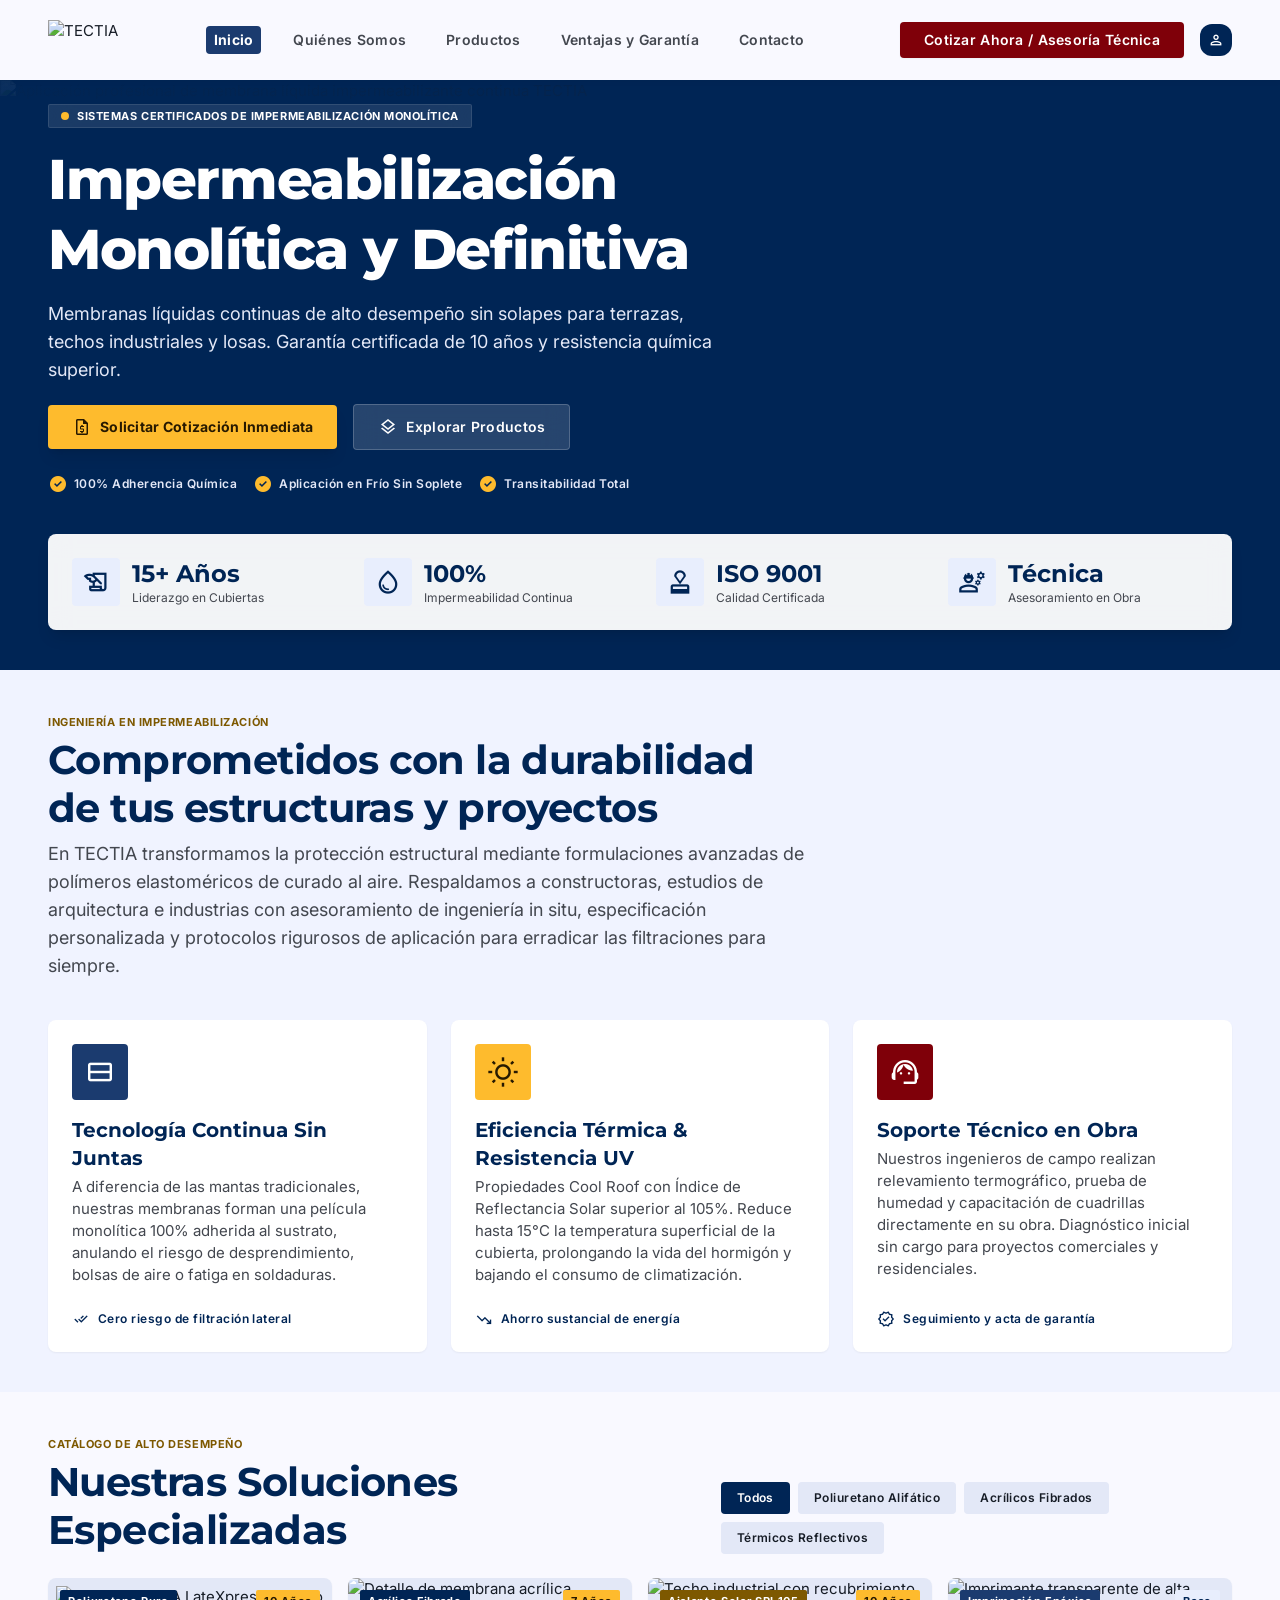
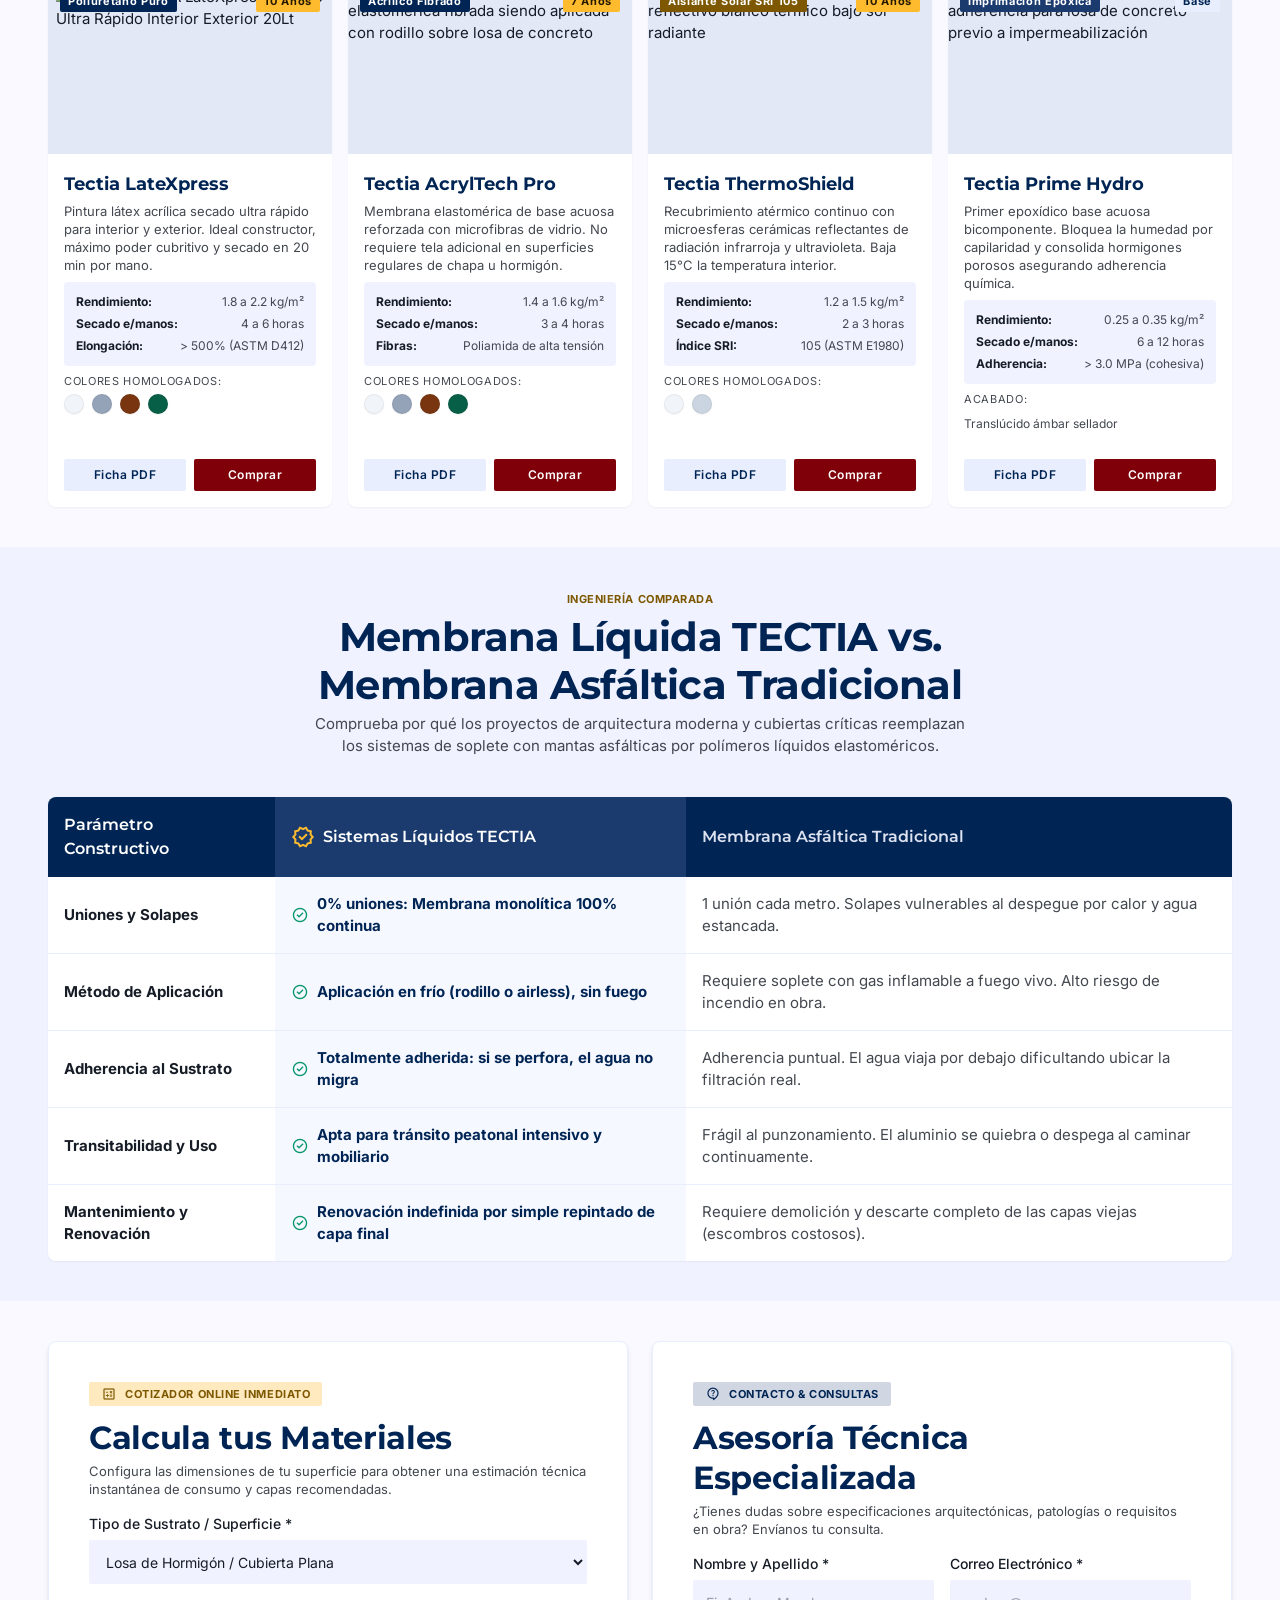
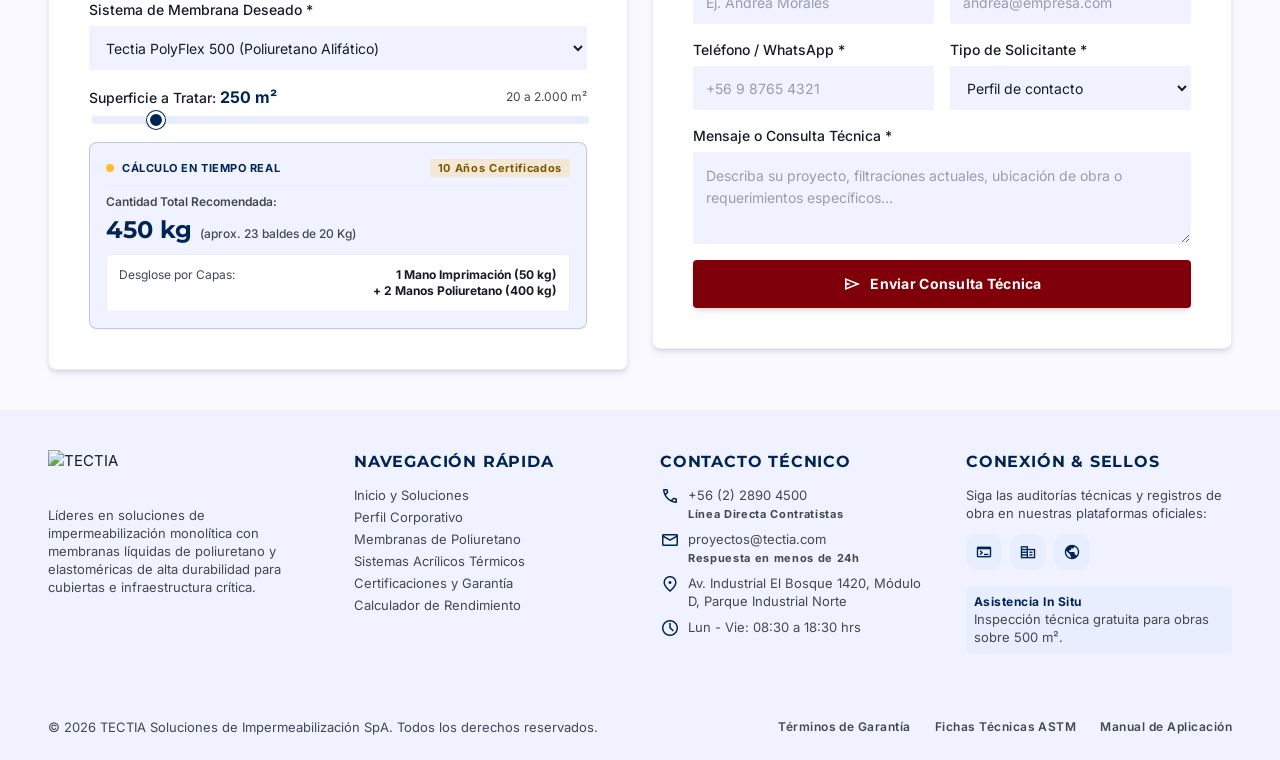
==== index.html @ 993df203 "Primer commit" ====
<!DOCTYPE html>
<html lang="es">
<head>
  <meta charset="utf-8">
  <meta name="viewport" content="width=device-width, initial-scale=1.0">
  <title>TECTIA | Impermeabilización Monolítica</title>
  <meta name="description" content="Membranas líquidas continuas de alto desempeño sin solapes para terrazas, techos industriales y losas. Garantía certificada de 10 años.">

  <link rel="preconnect" href="https://fonts.googleapis.com">
  <link rel="preconnect" href="https://fonts.gstatic.com" crossorigin>
  <link href="https://fonts.googleapis.com/css2?family=Inter:wght@400;500;600;700&family=Montserrat:wght@600;700;800&display=swap" rel="stylesheet">
  <link href="https://fonts.googleapis.com/css2?family=Material+Symbols+Outlined:opsz,wght,FILL,GRAD@20..48,100..700,0..1,-50..200&display=swap" rel="stylesheet">

  <link rel="stylesheet" href="css/styles.css">
</head>
<body>

  <!-- ================= HEADER ================= -->
  <header class="header" id="header">
    <div class="container header__inner">
      <a href="#inicio" class="header__logo" aria-label="TECTIA Inicio">
        <img src="https://lh3.googleusercontent.com/aida-public/[base64]" alt="TECTIA">
      </a>

      <nav class="nav" id="mainNav" aria-label="Navegación principal">
        <a class="nav__link is-active" href="#inicio" aria-current="page">Inicio</a>
        <a class="nav__link" href="#quienes-somos">Quiénes Somos</a>
        <a class="nav__link" href="#productos">Productos</a>
        <a class="nav__link" href="#ventajas-y-garantia">Ventajas y Garantía</a>
        <a class="nav__link" href="#contacto">Contacto</a>
      </nav>

      <div class="header__actions">
        <a class="btn btn--tertiary header__cta" href="#contacto">
          <span class="header__cta-long">Cotizar Ahora / Asesoría Técnica</span>
          <span class="header__cta-short">Cotizar</span>
        </a>
        <div class="header__avatar"><span class="material-symbols-outlined">person</span></div>
        <button class="header__menu-btn" id="menuToggle" type="button" aria-label="Abrir menú" aria-expanded="false" aria-controls="mainNav">
          <span class="material-symbols-outlined">menu</span>
        </button>
      </div>
    </div>
  </header>

  <main class="main">

    <!-- ================= SECCIÓN 1: HERO ================= -->
    <section class="hero" id="inicio">
      <div class="hero__bg">
        <img src="https://lh3.googleusercontent.com/aida/[base64]" alt="Aplicación profesional de membrana líquida impermeabilizante continua TECTIA">
        <div class="hero__overlay"></div>
      </div>

      <div class="container hero__inner">
        <div class="hero__badge">
          <span class="pulse-dot"></span>
          Sistemas Certificados de Impermeabilización Monolítica
        </div>

        <div class="hero__content">
          <h1 class="hero__title">Impermeabilización Monolítica y Definitiva</h1>
          <p class="hero__text">Membranas líquidas continuas de alto desempeño sin solapes para terrazas, techos industriales y losas. Garantía certificada de 10 años y resistencia química superior.</p>

          <div class="hero__actions">
            <a class="btn btn--accent" href="#contacto">
              <span class="material-symbols-outlined">request_quote</span>
              Solicitar Cotización Inmediata
            </a>
            <a class="btn btn--glass" href="#productos">
              <span class="material-symbols-outlined">layers</span>
              Explorar Productos
            </a>
          </div>

          <div class="hero__checks">
            <div class="hero__check"><span class="material-symbols-outlined icon-fill">check_circle</span><span>100% Adherencia Química</span></div>
            <div class="hero__check"><span class="material-symbols-outlined icon-fill">check_circle</span><span>Aplicación en Frío Sin Soplete</span></div>
            <div class="hero__check"><span class="material-symbols-outlined icon-fill">check_circle</span><span>Transitabilidad Total</span></div>
          </div>
        </div>

        <div class="stats">
          <div class="stat">
            <div class="stat__icon"><span class="material-symbols-outlined">history_edu</span></div>
            <div>
              <div class="stat__value">15+ Años</div>
              <div class="stat__label">Liderazgo en Cubiertas</div>
            </div>
          </div>
          <div class="stat">
            <div class="stat__icon"><span class="material-symbols-outlined">water_drop</span></div>
            <div>
              <div class="stat__value">100%</div>
              <div class="stat__label">Impermeabilidad Continua</div>
            </div>
          </div>
          <div class="stat">
            <div class="stat__icon"><span class="material-symbols-outlined">approval</span></div>
            <div>
              <div class="stat__value">ISO 9001</div>
              <div class="stat__label">Calidad Certificada</div>
            </div>
          </div>
          <div class="stat">
            <div class="stat__icon"><span class="material-symbols-outlined">engineering</span></div>
            <div>
              <div class="stat__value">Técnica</div>
              <div class="stat__label">Asesoramiento en Obra</div>
            </div>
          </div>
        </div>
      </div>
    </section>

    <!-- ================= SECCIÓN 2: QUIÉNES SOMOS ================= -->
    <section class="section section--alt" id="quienes-somos">
      <div class="container">
        <div class="section-head">
          <span class="eyebrow">Ingeniería en Impermeabilización</span>
          <h2 class="section-title">Comprometidos con la durabilidad de tus estructuras y proyectos</h2>
          <p class="section-lead">En TECTIA transformamos la protección estructural mediante formulaciones avanzadas de polímeros elastoméricos de curado al aire. Respaldamos a constructoras, estudios de arquitectura e industrias con asesoramiento de ingeniería in situ, especificación personalizada y protocolos rigurosos de aplicación para erradicar las filtraciones para siempre.</p>
        </div>

        <div class="pillars">
          <article class="pillar">
            <div>
              <div class="pillar__icon pillar__icon--primary"><span class="material-symbols-outlined">view_stream</span></div>
              <h3 class="pillar__title">Tecnología Continua Sin Juntas</h3>
              <p class="pillar__text">A diferencia de las mantas tradicionales, nuestras membranas forman una película monolítica 100% adherida al sustrato, anulando el riesgo de desprendimiento, bolsas de aire o fatiga en soldaduras.</p>
            </div>
            <div class="pillar__foot"><span class="material-symbols-outlined">done_all</span><span>Cero riesgo de filtración lateral</span></div>
          </article>

          <article class="pillar">
            <div>
              <div class="pillar__icon pillar__icon--secondary"><span class="material-symbols-outlined">wb_sunny</span></div>
              <h3 class="pillar__title">Eficiencia Térmica &amp; Resistencia UV</h3>
              <p class="pillar__text">Propiedades Cool Roof con Índice de Reflectancia Solar superior al 105%. Reduce hasta 15°C la temperatura superficial de la cubierta, prolongando la vida del hormigón y bajando el consumo de climatización.</p>
            </div>
            <div class="pillar__foot"><span class="material-symbols-outlined">trending_down</span><span>Ahorro sustancial de energía</span></div>
          </article>

          <article class="pillar">
            <div>
              <div class="pillar__icon pillar__icon--tertiary"><span class="material-symbols-outlined">support_agent</span></div>
              <h3 class="pillar__title">Soporte Técnico en Obra</h3>
              <p class="pillar__text">Nuestros ingenieros de campo realizan relevamiento termográfico, prueba de humedad y capacitación de cuadrillas directamente en su obra. Diagnóstico inicial sin cargo para proyectos comerciales y residenciales.</p>
            </div>
            <div class="pillar__foot"><span class="material-symbols-outlined">verified</span><span>Seguimiento y acta de garantía</span></div>
          </article>
        </div>
      </div>
    </section>

    <!-- ================= SECCIÓN 3: PRODUCTOS ================= -->
    <section class="section" id="productos">
      <div class="container">
        <div class="products-head">
          <div>
            <span class="eyebrow">Catálogo de Alto Desempeño</span>
            <h2 class="section-title">Nuestras Soluciones Especializadas</h2>
          </div>

          <div class="filters" id="productFilterNav">
            <button class="filter-btn is-active" data-filter="all" type="button">Todos</button>
            <button class="filter-btn" data-filter="poliuretano" type="button">Poliuretano Alifático</button>
            <button class="filter-btn" data-filter="acrilico" type="button">Acrílicos Fibrados</button>
            <button class="filter-btn" data-filter="termico" type="button">Térmicos Reflectivos</button>
          </div>
        </div>

        <div class="products" id="productGrid">
          <!-- Producto 1 -->
          <article class="product-card" data-category="poliuretano">
            <div>
              <div class="product-card__media">
                <img class="is-contain" loading="lazy" alt="Envase TECTIA LateXpress Secado Ultra Rápido Interior Exterior 20Lt" src="https://lh3.googleusercontent.com/aida-public/[base64]">
                <span class="tag tag--left tag--primary">Poliuretano Puro</span>
                <span class="tag tag--right tag--accent">10 Años</span>
              </div>
              <div class="product-card__body">
                <h3 class="product-card__title">Tectia LateXpress</h3>
                <p class="product-card__text">Pintura látex acrílica secado ultra rápido para interior y exterior. Ideal constructor, máximo poder cubritivo y secado en 20 min por mano.</p>
                <dl class="specs">
                  <div class="specs__row"><dt>Rendimiento:</dt><dd>1.8 a 2.2 kg/m²</dd></div>
                  <div class="specs__row"><dt>Secado e/manos:</dt><dd>4 a 6 horas</dd></div>
                  <div class="specs__row"><dt>Elongación:</dt><dd>&gt; 500% (ASTM D412)</dd></div>
                </dl>
                <div class="swatches">
                  <span class="swatches__label">Colores Homologados:</span>
                  <div class="swatches__list">
                    <span class="swatch" style="--c:#f1f5f9" title="Blanco Puro"></span>
                    <span class="swatch" style="--c:#94a3b8" title="Gris Cemento"></span>
                    <span class="swatch" style="--c:#78350f" title="Rojo Cerámico"></span>
                    <span class="swatch" style="--c:#065f46" title="Verde Foresta"></span>
                  </div>
                </div>
              </div>
            </div>
            <div class="product-card__actions">
              <button class="btn-sm btn-sm--ghost" type="button" data-datasheet="Tectia PolyFlex 500">Ficha PDF</button>
              <a class="btn-sm btn-sm--buy" href="#contacto">Comprar</a>
            </div>
          </article>

          <!-- Producto 2 -->
          <article class="product-card" data-category="acrilico">
            <div>
              <div class="product-card__media">
                <img loading="lazy" alt="Detalle de membrana acrílica elastomérica fibrada siendo aplicada con rodillo sobre losa de concreto" src="https://lh3.googleusercontent.com/aida-public/[base64]">
                <span class="tag tag--left tag--primary">Acrílico Fibrado</span>
                <span class="tag tag--right tag--accent">7 Años</span>
              </div>
              <div class="product-card__body">
                <h3 class="product-card__title">Tectia AcrylTech Pro</h3>
                <p class="product-card__text">Membrana elastomérica de base acuosa reforzada con microfibras de vidrio. No requiere tela adicional en superficies regulares de chapa u hormigón.</p>
                <dl class="specs">
                  <div class="specs__row"><dt>Rendimiento:</dt><dd>1.4 a 1.6 kg/m²</dd></div>
                  <div class="specs__row"><dt>Secado e/manos:</dt><dd>3 a 4 horas</dd></div>
                  <div class="specs__row"><dt>Fibras:</dt><dd>Poliamida de alta tensión</dd></div>
                </dl>
                <div class="swatches">
                  <span class="swatches__label">Colores Homologados:</span>
                  <div class="swatches__list">
                    <span class="swatch" style="--c:#f1f5f9" title="Blanco Puro"></span>
                    <span class="swatch" style="--c:#94a3b8" title="Gris Cemento"></span>
                    <span class="swatch" style="--c:#78350f" title="Rojo Cerámico"></span>
                    <span class="swatch" style="--c:#065f46" title="Verde Foresta"></span>
                  </div>
                </div>
              </div>
            </div>
            <div class="product-card__actions">
              <button class="btn-sm btn-sm--ghost" type="button" data-datasheet="Tectia AcrylTech Pro">Ficha PDF</button>
              <a class="btn-sm btn-sm--buy" href="#contacto">Comprar</a>
            </div>
          </article>

          <!-- Producto 3 -->
          <article class="product-card" data-category="termico">
            <div>
              <div class="product-card__media">
                <img loading="lazy" alt="Techo industrial con recubrimiento reflectivo blanco térmico bajo sol radiante" src="https://lh3.googleusercontent.com/aida-public/[base64]">
                <span class="tag tag--left tag--secondary">Aislante Solar SRI 105</span>
                <span class="tag tag--right tag--accent">10 Años</span>
              </div>
              <div class="product-card__body">
                <h3 class="product-card__title">Tectia ThermoShield</h3>
                <p class="product-card__text">Recubrimiento atérmico continuo con microesferas cerámicas reflectantes de radiación infrarroja y ultravioleta. Baja 15°C la temperatura interior.</p>
                <dl class="specs">
                  <div class="specs__row"><dt>Rendimiento:</dt><dd>1.2 a 1.5 kg/m²</dd></div>
                  <div class="specs__row"><dt>Secado e/manos:</dt><dd>2 a 3 horas</dd></div>
                  <div class="specs__row"><dt>Índice SRI:</dt><dd>105 (ASTM E1980)</dd></div>
                </dl>
                <div class="swatches">
                  <span class="swatches__label">Colores Homologados:</span>
                  <div class="swatches__list">
                    <span class="swatch" style="--c:#f1f5f9" title="Blanco Nieve Ultra-Reflectivo"></span>
                    <span class="swatch" style="--c:#cbd5e1" title="Gris Claro Térmico"></span>
                  </div>
                </div>
              </div>
            </div>
            <div class="product-card__actions">
              <button class="btn-sm btn-sm--ghost" type="button" data-datasheet="Tectia ThermoShield Cool Roof">Ficha PDF</button>
              <a class="btn-sm btn-sm--buy" href="#contacto">Comprar</a>
            </div>
          </article>

          <!-- Producto 4 -->
          <article class="product-card" data-category="poliuretano">
            <div>
              <div class="product-card__media">
                <img loading="lazy" alt="Imprimante transparente de alta adherencia para losa de concreto previo a impermeabilización" src="https://lh3.googleusercontent.com/aida-public/[base64]">
                <span class="tag tag--left tag--primary-container">Imprimación Epóxica</span>
                <span class="tag tag--right tag--light">Base</span>
              </div>
              <div class="product-card__body">
                <h3 class="product-card__title">Tectia Prime Hydro</h3>
                <p class="product-card__text">Primer epoxídico base acuosa bicomponente. Bloquea la humedad por capilaridad y consolida hormigones porosos asegurando adherencia química.</p>
                <dl class="specs">
                  <div class="specs__row"><dt>Rendimiento:</dt><dd>0.25 a 0.35 kg/m²</dd></div>
                  <div class="specs__row"><dt>Secado e/manos:</dt><dd>6 a 12 horas</dd></div>
                  <div class="specs__row"><dt>Adherencia:</dt><dd>&gt; 3.0 MPa (cohesiva)</dd></div>
                </dl>
                <div class="swatches">
                  <span class="swatches__label">Acabado:</span>
                  <span class="swatches__note">Translúcido ámbar sellador</span>
                </div>
              </div>
            </div>
            <div class="product-card__actions">
              <button class="btn-sm btn-sm--ghost" type="button" data-datasheet="Tectia Prime Hydro">Ficha PDF</button>
              <a class="btn-sm btn-sm--buy" href="#contacto">Comprar</a>
            </div>
          </article>
        </div>
      </div>
    </section>

    <!-- ================= SECCIÓN 4: VENTAJAS Y COMPARATIVA ================= -->
    <section class="section section--alt" id="ventajas-y-garantia">
      <div class="container">
        <div class="section-head section-head--center">
          <span class="eyebrow">Ingeniería Comparada</span>
          <h2 class="section-title">Membrana Líquida TECTIA vs. Membrana Asfáltica Tradicional</h2>
          <p class="section-lead section-lead--sm">Comprueba por qué los proyectos de arquitectura moderna y cubiertas críticas reemplazan los sistemas de soplete con mantas asfálticas por polímeros líquidos elastoméricos.</p>
        </div>

        <div class="table-wrap">
          <table class="compare">
            <thead>
              <tr>
                <th>Parámetro Constructivo</th>
                <th class="compare__ours">
                  <div class="compare__cell"><span class="material-symbols-outlined compare__badge">verified</span><span>Sistemas Líquidos TECTIA</span></div>
                </th>
                <th class="compare__theirs">Membrana Asfáltica Tradicional</th>
              </tr>
            </thead>
            <tbody>
              <tr>
                <td>Uniones y Solapes</td>
                <td><div class="compare__cell"><span class="material-symbols-outlined compare__check">check_circle</span><span>0% uniones: Membrana monolítica 100% continua</span></div></td>
                <td>1 unión cada metro. Solapes vulnerables al despegue por calor y agua estancada.</td>
              </tr>
              <tr>
                <td>Método de Aplicación</td>
                <td><div class="compare__cell"><span class="material-symbols-outlined compare__check">check_circle</span><span>Aplicación en frío (rodillo o airless), sin fuego</span></div></td>
                <td>Requiere soplete con gas inflamable a fuego vivo. Alto riesgo de incendio en obra.</td>
              </tr>
              <tr>
                <td>Adherencia al Sustrato</td>
                <td><div class="compare__cell"><span class="material-symbols-outlined compare__check">check_circle</span><span>Totalmente adherida: si se perfora, el agua no migra</span></div></td>
                <td>Adherencia puntual. El agua viaja por debajo dificultando ubicar la filtración real.</td>
              </tr>
              <tr>
                <td>Transitabilidad y Uso</td>
                <td><div class="compare__cell"><span class="material-symbols-outlined compare__check">check_circle</span><span>Apta para tránsito peatonal intensivo y mobiliario</span></div></td>
                <td>Frágil al punzonamiento. El aluminio se quiebra o despega al caminar continuamente.</td>
              </tr>
              <tr>
                <td>Mantenimiento y Renovación</td>
                <td><div class="compare__cell"><span class="material-symbols-outlined compare__check">check_circle</span><span>Renovación indefinida por simple repintado de capa final</span></div></td>
                <td>Requiere demolición y descarte completo de las capas viejas (escombros costosos).</td>
              </tr>
            </tbody>
          </table>
        </div>
      </div>
    </section>

    <!-- ================= SECCIÓN 5: CONTACTO Y COTIZADOR ================= -->
    <section class="section" id="contacto">
      <div class="container contact-grid">

        <!-- Cotizador -->
        <div class="panel">
          <div class="panel__head">
            <div class="chip chip--secondary"><span class="material-symbols-outlined">calculate</span>Cotizador Online Inmediato</div>
            <h2 class="panel__title">Calcula tus Materiales</h2>
            <p class="panel__text">Configura las dimensiones de tu superficie para obtener una estimación técnica instantánea de consumo y capas recomendadas.</p>
          </div>

          <form class="form" id="calculatorForm">
            <div class="field">
              <label class="field__label" for="calcSustrato">Tipo de Sustrato / Superficie *</label>
              <select class="input" id="calcSustrato" required>
                <option value="losa" selected>Losa de Hormigón / Cubierta Plana</option>
                <option value="chapa">Chapa Metálica / Galpón Industrial</option>
                <option value="asfalto">Sobre Membrana Asfáltica Preexistente</option>
                <option value="balcon">Balcón / Terraza sobre Cerámica</option>
              </select>
            </div>

            <div class="field">
              <label class="field__label" for="calcProduct">Sistema de Membrana Deseado *</label>
              <select class="input" id="calcProduct" required>
                <option value="polyflex" selected>Tectia PolyFlex 500 (Poliuretano Alifático)</option>
                <option value="acryltech">Tectia AcrylTech Pro (Acrílico Fibrado)</option>
                <option value="thermoshield">Tectia ThermoShield (Aislante Cool Roof SRI 105)</option>
              </select>
            </div>

            <div class="field">
              <div class="field__row">
                <label class="field__label" for="calcMetros">Superficie a Tratar: <span class="field__value" id="calcMetrosVal">250 m²</span></label>
                <span class="field__hint">20 a 2.000 m²</span>
              </div>
              <input class="range" id="calcMetros" type="range" min="20" max="2000" step="10" value="250">
            </div>

            <div class="estimate">
              <div class="estimate__head">
                <div class="estimate__live"><span class="pulse-dot"></span><span>Cálculo en Tiempo Real</span></div>
                <span class="estimate__badge">10 Años Certificados</span>
              </div>
              <div class="estimate__total">
                <span class="estimate__label">Cantidad Total Recomendada:</span>
                <div class="estimate__amount">
                  <span class="estimate__value" id="estLitros">450 kg</span>
                  <span class="estimate__note" id="estBaldes">(aprox. 23 baldes de 20 Kg)</span>
                </div>
              </div>
              <div class="estimate__breakdown">
                <span class="estimate__label">Desglose por Capas:</span>
                <span class="estimate__layers" id="estCapas">1 Mano Imprimación (50 kg)<br>+ 2 Manos Poliuretano (400 kg)</span>
              </div>
            </div>
          </form>
        </div>

        <!-- Contacto -->
        <div class="panel">
          <div class="panel__head">
            <div class="chip chip--primary"><span class="material-symbols-outlined">contact_support</span>Contacto &amp; Consultas</div>
            <h2 class="panel__title">Asesoría Técnica Especializada</h2>
            <p class="panel__text">¿Tienes dudas sobre especificaciones arquitectónicas, patologías o requisitos en obra? Envíanos tu consulta.</p>
          </div>

          <form class="form" id="generalContactForm">
            <div class="form__grid">
              <div class="field">
                <label class="field__label" for="contactName">Nombre y Apellido *</label>
                <input class="input" id="contactName" type="text" placeholder="Ej. Andrea Morales" required>
              </div>
              <div class="field">
                <label class="field__label" for="contactEmail">Correo Electrónico *</label>
                <input class="input" id="contactEmail" type="email" placeholder="andrea@empresa.com" required>
              </div>
            </div>

            <div class="form__grid">
              <div class="field">
                <label class="field__label" for="contactPhone">Teléfono / WhatsApp *</label>
                <input class="input" id="contactPhone" type="tel" placeholder="+56 9 8765 4321" required>
              </div>
              <div class="field">
                <label class="field__label" for="contactProfile">Tipo de Solicitante *</label>
                <select class="input" id="contactProfile" required>
                  <option value="" disabled selected>Perfil de contacto</option>
                  <option value="constructora">Empresa Constructora / Contratista</option>
                  <option value="estudio">Estudio de Arquitectura / Ingeniería</option>
                  <option value="industrial">Administrador de Planta / Industria</option>
                  <option value="particular">Propietario Particular</option>
                </select>
              </div>
            </div>

            <div class="field">
              <label class="field__label" for="contactMessage">Mensaje o Consulta Técnica *</label>
              <textarea class="input input--area" id="contactMessage" rows="3" placeholder="Describa su proyecto, filtraciones actuales, ubicación de obra o requerimientos específicos..." required></textarea>
            </div>

            <button class="btn btn--tertiary btn--block" type="submit">
              <span class="material-symbols-outlined">send</span>
              Enviar Consulta Técnica
            </button>

            <div class="feedback" id="contactFeedback" hidden>
              <span class="material-symbols-outlined">task_alt</span>
              <div>
                <div class="feedback__title">¡Consulta enviada exitosamente!</div>
                <div class="feedback__text">Un especialista en impermeabilizaciones se comunicará dentro del día laboral.</div>
              </div>
            </div>
          </form>
        </div>

      </div>
    </section>
  </main>

  <!-- ================= FOOTER ================= -->
  <footer class="footer">
    <div class="container">
      <div class="footer__grid">
        <div class="footer__col footer__col--brand">
          <a href="#inicio" class="header__logo" aria-label="TECTIA Inicio">
            <img src="https://lh3.googleusercontent.com/aida-public/[base64]" alt="TECTIA">
          </a>
          <p class="footer__text">Líderes en soluciones de impermeabilización monolítica con membranas líquidas de poliuretano y elastoméricas de alta durabilidad para cubiertas e infraestructura crítica.</p>
        </div>

        <div class="footer__col">
          <h4 class="footer__title">Navegación Rápida</h4>
          <ul class="footer__links">
            <li><a href="#inicio">Inicio y Soluciones</a></li>
            <li><a href="#quienes-somos">Perfil Corporativo</a></li>
            <li><a href="#productos">Membranas de Poliuretano</a></li>
            <li><a href="#productos">Sistemas Acrílicos Térmicos</a></li>
            <li><a href="#ventajas-y-garantia">Certificaciones y Garantía</a></li>
            <li><a href="#contacto">Calculador de Rendimiento</a></li>
          </ul>
        </div>

        <div class="footer__col">
          <h4 class="footer__title">Contacto Técnico</h4>
          <div class="footer__contact">
            <div class="footer__item"><span class="material-symbols-outlined">call</span><span>+56 (2) 2890 4500<br><small>Línea Directa Contratistas</small></span></div>
            <div class="footer__item"><span class="material-symbols-outlined">mail</span><span>proyectos@tectia.com<br><small>Respuesta en menos de 24h</small></span></div>
            <div class="footer__item"><span class="material-symbols-outlined">location_on</span><span>Av. Industrial El Bosque 1420, Módulo D, Parque Industrial Norte</span></div>
            <div class="footer__item"><span class="material-symbols-outlined">schedule</span><span>Lun - Vie: 08:30 a 18:30 hrs</span></div>
          </div>
        </div>

        <div class="footer__col">
          <h4 class="footer__title">Conexión &amp; Sellos</h4>
          <p class="footer__text">Siga las auditorías técnicas y registros de obra en nuestras plataformas oficiales:</p>
          <div class="social">
            <a class="social__link" href="#" aria-label="Canal Técnico"><span class="material-symbols-outlined">terminal</span></a>
            <a class="social__link" href="#" aria-label="Red de Contacto"><span class="material-symbols-outlined">corporate_fare</span></a>
            <a class="social__link" href="#" aria-label="Publicaciones"><span class="material-symbols-outlined">public</span></a>
          </div>
          <div class="footer__box">
            <strong>Asistencia In Situ</strong>
            <span>Inspección técnica gratuita para obras sobre 500 m².</span>
          </div>
        </div>
      </div>

      <div class="footer__bottom">
        <p>© <span id="year">2025</span> TECTIA Soluciones de Impermeabilización SpA. Todos los derechos reservados.</p>
        <div class="footer__legal">
          <a href="#privacidad">Términos de Garantía</a>
          <a href="#condiciones">Fichas Técnicas ASTM</a>
          <a href="#soporte">Manual de Aplicación</a>
        </div>
      </div>
    </div>
  </footer>

  <script src="js/main.js"></script>
</body>
</html>
---- css/styles.css ----
/* =========================================================
   TECTIA — Estilos
   ========================================================= */

/* ---------- Tokens ---------- */
:root {
  /* Colores */
  --primary: #002555;
  --primary-container: #1b3b6f;
  --on-primary: #ffffff;
  --secondary: #7d5800;
  --secondary-container: #febb2d;
  --on-secondary-fixed: #271900;
  --tertiary: #560004;
  --tertiary-container: #7f0009;
  --on-tertiary: #ffffff;

  --surface: #f9f9ff;
  --surface-container-lowest: #ffffff;
  --surface-container-low: #f0f3ff;
  --surface-container: #e8eefd;
  --surface-container-high: #e3e8f7;
  --surface-container-highest: #dde2f1;
  --on-surface: #161c26;
  --on-surface-variant: #43474f;
  --success: #059669;

  /* Tipografía */
  --font-display: "Montserrat", sans-serif;
  --font-body: "Inter", sans-serif;

  /* Espaciado */
  --space-xs: 0.25rem;
  --space-sm: 0.5rem;
  --space-md: 1rem;
  --space-lg: 1.5rem;
  --space-xl: 2.5rem;
  --gutter: 1.25rem;

  /* Radios */
  --radius-sm: 0.125rem;
  --radius: 0.25rem;
  --radius-lg: 0.5rem;
  --radius-full: 0.75rem;

  /* Sombras */
  --shadow-sm: 0 1px 2px rgba(0, 0, 0, 0.05);
  --shadow-md: 0 4px 6px -1px rgba(0, 0, 0, 0.1), 0 2px 4px -2px rgba(0, 0, 0, 0.1);
  --shadow-lg: 0 10px 15px -3px rgba(0, 0, 0, 0.1), 0 4px 6px -4px rgba(0, 0, 0, 0.1);

  --header-h: 5rem;
  --transition: 150ms cubic-bezier(0.4, 0, 0.2, 1);
}

@media (min-width: 768px) {
  :root { --gutter: 3rem; }
}

/* ---------- Reset / base ---------- */
*,
*::before,
*::after { box-sizing: border-box; }

html {
  scroll-behavior: smooth;
  scroll-padding-top: var(--header-h);
}

html, body { margin: 0; padding: 0; }

body {
  background: var(--surface);
  color: var(--on-surface);
  font-family: var(--font-body);
  font-size: 15px;
  line-height: 22px;
  overscroll-behavior: none;
  -webkit-font-smoothing: antialiased;
}

img { display: block; max-width: 100%; }
a { color: inherit; text-decoration: none; }
button, input, select, textarea { font: inherit; color: inherit; }
button { cursor: pointer; border: 0; background: none; }
h1, h2, h3, h4, p, dl, dd { margin: 0; }
ul { margin: 0; padding: 0; list-style: none; }

.material-symbols-outlined {
  font-size: 20px;
  line-height: 1;
  user-select: none;
}
.icon-fill { font-variation-settings: "FILL" 1; }

.container {
  width: 100%;
  max-width: 1280px;
  margin: 0 auto;
  padding-left: var(--gutter);
  padding-right: var(--gutter);
}

/* ---------- Utilidades compartidas ---------- */
.pulse-dot {
  width: 8px;
  height: 8px;
  flex-shrink: 0;
  border-radius: 50%;
  background: var(--secondary-container);
  animation: pulse 2s cubic-bezier(0.4, 0, 0.6, 1) infinite;
}

@keyframes pulse {
  50% { opacity: 0.5; }
}

/* ---------- Botones ---------- */
.btn {
  display: inline-flex;
  align-items: center;
  justify-content: center;
  gap: var(--space-sm);
  padding: 0.75rem var(--space-lg);
  border-radius: var(--radius);
  font-family: var(--font-body);
  font-size: 14px;
  line-height: 20px;
  font-weight: 600;
  letter-spacing: 0.02em;
  transition: background-color var(--transition), transform 200ms, box-shadow var(--transition);
}

.btn--tertiary {
  background: var(--tertiary-container);
  color: var(--on-tertiary);
  box-shadow: var(--shadow-sm);
}
.btn--tertiary:hover { background: var(--tertiary); }

.btn--accent {
  background: var(--secondary-container);
  color: var(--on-secondary-fixed);
  font-weight: 700;
  box-shadow: var(--shadow-lg);
}
.btn--accent:hover { transform: translateY(-2px); }

.btn--glass {
  background: rgba(255, 255, 255, 0.15);
  color: #fff;
  border: 1px solid rgba(255, 255, 255, 0.2);
  backdrop-filter: blur(12px);
  -webkit-backdrop-filter: blur(12px);
}
.btn--glass:hover { background: rgba(255, 255, 255, 0.25); }

.btn--block {
  width: 100%;
  padding: 0.875rem;
  font-weight: 700;
  box-shadow: var(--shadow-md);
}

/* =========================================================
   HEADER
   ========================================================= */
.header {
  position: fixed;
  inset: 0 0 auto 0;
  z-index: 50;
  background: rgba(249, 249, 255, 0.9);
  backdrop-filter: blur(24px);
  -webkit-backdrop-filter: blur(24px);
  box-shadow: 0 1px 8px rgba(0, 0, 0, 0.04);
}

.header__inner {
  height: var(--header-h);
  display: flex;
  align-items: center;
  justify-content: space-between;
  gap: var(--space-md);
}

.header__logo { display: flex; align-items: center; }
.header__logo img { height: 2.5rem; width: auto; object-fit: contain; }

.nav {
  display: none;
  align-items: center;
  gap: var(--space-lg);
}

.nav__link {
  font-size: 14px;
  line-height: 20px;
  font-weight: 600;
  letter-spacing: 0.02em;
  color: var(--on-surface-variant);
  padding: var(--space-xs) var(--space-sm);
  border-radius: var(--radius);
  transition: color var(--transition), background-color var(--transition);
}
.nav__link:hover { color: var(--on-surface); }
.nav__link.is-active {
  background: var(--primary-container);
  color: var(--on-primary);
  font-weight: 700;
}

.header__actions {
  display: flex;
  align-items: center;
  gap: var(--space-md);
}

.header__cta { padding: var(--space-sm) var(--space-lg); }
.header__cta-short { display: none; }

.header__avatar {
  width: 2rem;
  height: 2rem;
  border-radius: var(--radius-full);
  background: var(--primary);
  color: var(--on-primary);
  display: flex;
  align-items: center;
  justify-content: center;
}
.header__avatar .material-symbols-outlined { font-size: 18px; }

.header__menu-btn {
  display: flex;
  align-items: center;
  justify-content: center;
  width: 2.5rem;
  height: 2.5rem;
  border-radius: var(--radius);
  color: var(--primary);
}
.header__menu-btn:hover { background: var(--surface-container); }
.header__menu-btn .material-symbols-outlined { font-size: 26px; }

/* Menú móvil desplegado */
@media (max-width: 1023px) {
  .nav.is-open {
    display: flex;
    flex-direction: column;
    align-items: stretch;
    gap: var(--space-xs);
    position: absolute;
    top: var(--header-h);
    left: 0;
    right: 0;
    padding: var(--space-md) var(--gutter);
    background: var(--surface);
    box-shadow: var(--shadow-lg);
  }
  .nav.is-open .nav__link { padding: 0.75rem var(--space-sm); }
}

@media (max-width: 639px) {
  .header__cta { padding: var(--space-sm) var(--space-md); }
  .header__cta-long { display: none; }
  .header__cta-short { display: inline; }
  .header__actions { gap: var(--space-sm); }
}

@media (min-width: 1024px) {
  .nav { display: flex; }
  .header__menu-btn { display: none; }
}

.main { padding-top: var(--header-h); }

/* =========================================================
   HERO
   ========================================================= */
.hero {
  position: relative;
  overflow: hidden;
  background: var(--primary);
  padding: var(--space-lg) 0 var(--space-xl);
}

.hero__bg { position: absolute; inset: 0; z-index: 0; }
.hero__bg img { width: 100%; height: 100%; object-fit: cover; }
.hero__overlay {
  position: absolute;
  inset: 0;
  background: linear-gradient(to right, rgba(0, 37, 85, 0.95), rgba(0, 37, 85, 0.8), rgba(0, 37, 85, 0.5));
}

.hero__inner { position: relative; z-index: 1; }

.hero__badge {
  display: inline-flex;
  align-items: center;
  gap: var(--space-sm);
  margin-bottom: var(--space-md);
  padding: var(--space-xs) 0.75rem;
  border-radius: var(--radius-sm);
  border: 1px solid rgba(255, 255, 255, 0.1);
  background: rgba(249, 249, 255, 0.1);
  backdrop-filter: blur(12px);
  -webkit-backdrop-filter: blur(12px);
  color: #fff;
  font-size: 11px;
  line-height: 14px;
  font-weight: 700;
  letter-spacing: 0.05em;
  text-transform: uppercase;
}

.hero__content {
  max-width: 48rem;
  display: flex;
  flex-direction: column;
  gap: var(--space-md);
}

.hero__title {
  font-family: var(--font-display);
  font-size: 36px;
  line-height: 1.25;
  font-weight: 800;
  letter-spacing: -0.025em;
  color: #fff;
}

.hero__text {
  max-width: 42rem;
  font-size: 18px;
  line-height: 28px;
  color: var(--surface-container-high);
}

.hero__actions {
  display: flex;
  flex-wrap: wrap;
  align-items: center;
  gap: var(--space-md);
  padding-top: var(--space-xs);
}

.hero__checks {
  display: flex;
  flex-wrap: wrap;
  align-items: center;
  gap: var(--space-md);
  padding-top: var(--space-sm);
  color: var(--surface-container-high);
  font-size: 12px;
  line-height: 16px;
  font-weight: 600;
  letter-spacing: 0.04em;
}
.hero__check { display: flex; align-items: center; gap: 0.375rem; }
.hero__check .material-symbols-outlined { color: var(--secondary-container); }

.stats {
  display: grid;
  grid-template-columns: repeat(2, 1fr);
  gap: var(--space-md);
  margin-top: var(--space-xl);
  padding: var(--space-md);
  border-radius: var(--radius-lg);
  background: rgba(255, 255, 255, 0.95);
  backdrop-filter: blur(12px);
  -webkit-backdrop-filter: blur(12px);
  box-shadow: var(--shadow-lg);
}

.stat { display: flex; align-items: center; gap: 0.75rem; padding: var(--space-sm); }
.stat__icon {
  width: 3rem;
  height: 3rem;
  flex-shrink: 0;
  border-radius: var(--radius);
  background: var(--surface-container);
  color: var(--primary);
  display: flex;
  align-items: center;
  justify-content: center;
}
.stat__icon .material-symbols-outlined { font-size: 28px; }
.stat__value {
  font-family: var(--font-display);
  font-size: 24px;
  line-height: 32px;
  font-weight: 700;
  color: var(--primary);
}
.stat__label { font-size: 12px; line-height: 16px; color: var(--on-surface-variant); }

@media (min-width: 768px) {
  .hero__title { font-size: 56px; }
  .stats { grid-template-columns: repeat(4, 1fr); }
}

/* =========================================================
   SECCIONES GENERALES
   ========================================================= */
.section { padding: var(--space-xl) 0; background: var(--surface); }
.section--alt { background: var(--surface-container-low); }

.section-head { max-width: 48rem; margin-bottom: var(--space-xl); }
.section-head--center { max-width: 42rem; margin-left: auto; margin-right: auto; text-align: center; }

.eyebrow {
  font-size: 11px;
  line-height: 14px;
  font-weight: 700;
  letter-spacing: 0.05em;
  text-transform: uppercase;
  color: var(--secondary);
}

.section-title {
  margin-top: var(--space-xs);
  font-family: var(--font-display);
  font-size: 28px;
  line-height: 36px;
  font-weight: 700;
  letter-spacing: -0.01em;
  color: var(--primary);
}

.section-lead {
  margin-top: var(--space-sm);
  font-size: 18px;
  line-height: 28px;
  color: var(--on-surface-variant);
}
.section-lead--sm { margin-top: var(--space-xs); font-size: 15px; line-height: 22px; }

@media (min-width: 768px) {
  .section-title { font-size: 40px; line-height: 48px; letter-spacing: -0.015em; }
}

/* ---------- Quiénes somos ---------- */
.pillars {
  display: grid;
  grid-template-columns: 1fr;
  gap: var(--space-lg);
}

.pillar {
  display: flex;
  flex-direction: column;
  justify-content: space-between;
  padding: var(--space-lg);
  border-radius: var(--radius-lg);
  background: var(--surface-container-lowest);
  box-shadow: var(--shadow-sm);
  transition: box-shadow var(--transition);
}
.pillar:hover { box-shadow: var(--shadow-md); }

.pillar__icon {
  width: 3.5rem;
  height: 3.5rem;
  margin-bottom: var(--space-md);
  border-radius: var(--radius);
  display: flex;
  align-items: center;
  justify-content: center;
}
.pillar__icon .material-symbols-outlined { font-size: 32px; }
.pillar__icon--primary { background: var(--primary-container); color: var(--on-primary); }
.pillar__icon--secondary { background: var(--secondary-container); color: var(--on-secondary-fixed); }
.pillar__icon--tertiary { background: var(--tertiary-container); color: var(--on-tertiary); }

.pillar__title {
  margin-bottom: var(--space-xs);
  font-family: var(--font-display);
  font-size: 20px;
  line-height: 28px;
  font-weight: 700;
  color: var(--primary);
}
.pillar__text { color: var(--on-surface-variant); }

.pillar__foot {
  display: flex;
  align-items: center;
  gap: var(--space-sm);
  margin-top: var(--space-md);
  padding-top: var(--space-sm);
  color: var(--primary);
  font-size: 12px;
  line-height: 16px;
  font-weight: 600;
  letter-spacing: 0.04em;
}
.pillar__foot .material-symbols-outlined { font-size: 18px; }

@media (min-width: 768px) {
  .pillars { grid-template-columns: repeat(3, 1fr); }
}

/* ---------- Productos ---------- */
.products-head {
  display: flex;
  flex-direction: column;
  justify-content: space-between;
  gap: var(--space-md);
  margin-bottom: var(--space-lg);
}

.filters { display: flex; flex-wrap: wrap; gap: var(--space-sm); }

.filter-btn {
  padding: var(--space-sm) var(--space-md);
  border-radius: var(--radius);
  background: var(--surface-container-high);
  color: var(--on-surface);
  font-size: 12px;
  line-height: 16px;
  font-weight: 600;
  letter-spacing: 0.04em;
  transition: background-color var(--transition), color var(--transition);
}
.filter-btn:hover { background: var(--surface-container-highest); }
.filter-btn.is-active { background: var(--primary); color: var(--on-primary); }

.products {
  display: grid;
  grid-template-columns: 1fr;
  gap: var(--space-md);
}

.product-card {
  display: flex;
  flex-direction: column;
  justify-content: space-between;
  overflow: hidden;
  border-radius: var(--radius-lg);
  background: var(--surface-container-lowest);
  box-shadow: var(--shadow-sm);
  transition: box-shadow var(--transition);
}
.product-card:hover { box-shadow: var(--shadow-md); }
.product-card.is-hidden { display: none; }

.product-card__media {
  position: relative;
  height: 11rem;
  overflow: hidden;
  background: var(--surface-container-high);
}
.product-card__media img { width: 100%; height: 100%; object-fit: cover; }
.product-card__media img.is-contain { object-fit: contain; padding: var(--space-sm); }

.tag {
  position: absolute;
  top: 0.75rem;
  padding: var(--space-xs) var(--space-sm);
  border-radius: var(--radius-sm);
  font-size: 11px;
  line-height: 14px;
  font-weight: 700;
  letter-spacing: 0.06em;
}
.tag--left { left: 0.75rem; }
.tag--right { right: 0.75rem; }
.tag--primary { background: var(--primary); color: var(--on-primary); }
.tag--primary-container { background: var(--primary-container); color: var(--on-primary); }
.tag--secondary { background: var(--secondary); color: #fff; }
.tag--accent { background: var(--secondary-container); color: var(--on-secondary-fixed); }
.tag--light { background: var(--surface-container); color: var(--primary); }

.product-card__body { padding: var(--space-md); }

.product-card__title {
  margin-bottom: var(--space-xs);
  font-family: var(--font-display);
  font-size: 18px;
  line-height: 28px;
  font-weight: 700;
  color: var(--primary);
}

.product-card__text {
  margin-bottom: var(--space-sm);
  font-size: 13px;
  line-height: 18px;
  color: var(--on-surface-variant);
}

.specs {
  display: flex;
  flex-direction: column;
  gap: 0.375rem;
  margin-bottom: var(--space-sm);
  padding: 0.75rem;
  border-radius: var(--radius);
  background: var(--surface-container-low);
  font-size: 12px;
  line-height: 16px;
  color: var(--on-surface-variant);
}
.specs__row { display: flex; justify-content: space-between; gap: var(--space-sm); }
.specs__row dt { font-weight: 700; color: var(--on-surface); }
.specs__row dd { text-align: right; }

.swatches { margin-bottom: var(--space-sm); }
.swatches__label {
  display: block;
  margin-bottom: 0.375rem;
  font-size: 11px;
  line-height: 14px;
  letter-spacing: 0.06em;
  text-transform: uppercase;
  color: var(--on-surface-variant);
}
.swatches__list { display: flex; align-items: center; gap: var(--space-sm); }
.swatches__note { font-size: 12px; color: var(--on-surface-variant); }

.swatch {
  width: 1.25rem;
  height: 1.25rem;
  border-radius: 50%;
  background: var(--c);
  box-shadow: var(--shadow-sm), inset 0 0 0 1px rgba(0, 0, 0, 0.06);
}

.product-card__actions {
  display: flex;
  gap: var(--space-sm);
  padding: 0 var(--space-md) var(--space-md);
}

.btn-sm {
  flex: 1;
  padding: var(--space-sm);
  border-radius: var(--radius-sm);
  text-align: center;
  font-size: 12px;
  line-height: 16px;
  font-weight: 600;
  letter-spacing: 0.04em;
  transition: background-color var(--transition);
}
.btn-sm--ghost { background: var(--surface-container); color: var(--primary); }
.btn-sm--ghost:hover { background: var(--surface-container-highest); }
.btn-sm--buy { background: var(--tertiary-container); color: var(--on-tertiary); }
.btn-sm--buy:hover { background: var(--tertiary); }

@media (min-width: 768px) {
  .products-head { flex-direction: row; align-items: flex-end; }
  .products { grid-template-columns: repeat(2, 1fr); }
}
@media (min-width: 1024px) {
  .products { grid-template-columns: repeat(4, 1fr); }
}

/* ---------- Tabla comparativa ---------- */
.table-wrap {
  overflow-x: auto;
  border-radius: var(--radius-lg);
  background: var(--surface-container-lowest);
  box-shadow: var(--shadow-sm);
}

.compare {
  width: 100%;
  border-collapse: collapse;
  text-align: left;
}

.compare th,
.compare td { padding: var(--space-md); vertical-align: middle; }

.compare thead tr { background: var(--primary); color: var(--on-primary); }
.compare th {
  font-family: var(--font-display);
  font-size: 14px;
  line-height: 20px;
  font-weight: 600;
}
.compare__ours { background: var(--primary-container); }
.compare__theirs { color: var(--surface-container-highest); }
.compare__badge { color: var(--secondary-container); font-size: 24px; }

.compare tbody tr { border-top: 1px solid var(--surface-container); transition: background-color var(--transition); }
.compare tbody tr:first-child { border-top: 0; }
.compare tbody tr:hover { background: rgba(240, 243, 255, 0.5); }

.compare td:nth-child(1) { font-weight: 700; color: var(--on-surface); }
.compare td:nth-child(2) { background: rgba(240, 243, 255, 0.6); color: var(--primary); font-weight: 700; }
.compare td:nth-child(3) { color: var(--on-surface-variant); }

.compare__cell { display: flex; align-items: center; gap: var(--space-sm); }
.compare__check { color: var(--success); font-size: 18px; }

@media (min-width: 768px) {
  .compare th { font-size: 16px; line-height: 24px; }
}

/* ---------- Contacto y cotizador ---------- */
.contact-grid {
  display: grid;
  grid-template-columns: 1fr;
  gap: var(--space-lg);
  align-items: start;
}

.panel {
  display: flex;
  flex-direction: column;
  justify-content: space-between;
  padding: var(--space-lg);
  border-radius: var(--radius-lg);
  border: 1px solid var(--surface-container);
  background: var(--surface-container-lowest);
  box-shadow: var(--shadow-md);
}

.panel__head { margin-bottom: var(--space-md); }

.chip {
  display: inline-flex;
  align-items: center;
  gap: var(--space-sm);
  margin-bottom: var(--space-sm);
  padding: var(--space-xs) 0.75rem;
  border-radius: var(--radius-sm);
  font-size: 11px;
  line-height: 14px;
  font-weight: 700;
  letter-spacing: 0.05em;
  text-transform: uppercase;
}
.chip .material-symbols-outlined { font-size: 16px; }
.chip--secondary { background: rgba(254, 187, 45, 0.3); color: var(--secondary); }
.chip--primary { background: rgba(27, 59, 111, 0.2); color: var(--primary); }

.panel__title {
  margin-top: var(--space-xs);
  font-family: var(--font-display);
  font-size: 32px;
  line-height: 40px;
  font-weight: 700;
  letter-spacing: -0.01em;
  color: var(--primary);
}
.panel__text {
  margin-top: var(--space-xs);
  font-size: 13px;
  line-height: 18px;
  color: var(--on-surface-variant);
}

.form { display: flex; flex-direction: column; gap: var(--space-md); }
.form__grid { display: grid; grid-template-columns: 1fr; gap: var(--space-md); }

.field { display: flex; flex-direction: column; gap: 0.375rem; }
.field__row { display: flex; justify-content: space-between; align-items: center; gap: var(--space-sm); }
.field__label { font-size: 14px; line-height: 20px; font-weight: 500; color: var(--on-surface); }
.field__value { font-size: 16px; font-weight: 700; color: var(--primary); }
.field__hint { font-size: 12px; color: var(--on-surface-variant); white-space: nowrap; }

.input {
  width: 100%;
  height: 2.75rem;
  padding: 0 0.75rem;
  border: 1px solid transparent;
  border-radius: var(--radius-sm);
  background: var(--surface-container-low);
  color: var(--on-surface);
  font-size: 14px;
  transition: background-color var(--transition), border-color var(--transition), box-shadow var(--transition);
}
.input::placeholder { color: rgba(67, 71, 79, 0.5); }
.input:focus {
  outline: none;
  background: var(--surface-container-lowest);
  border-color: var(--primary-container);
  box-shadow: 0 0 0 2px var(--primary-container);
}
.input--area { height: auto; padding: 0.75rem; resize: vertical; }

/* Slider */
.range {
  width: 100%;
  height: 8px;
  border-radius: var(--radius);
  background: var(--surface-container);
  appearance: none;
  -webkit-appearance: none;
  cursor: pointer;
  accent-color: var(--primary);
}
.range::-webkit-slider-thumb {
  -webkit-appearance: none;
  width: 18px;
  height: 18px;
  border-radius: 50%;
  background: var(--primary);
  border: 3px solid #fff;
  box-shadow: 0 0 0 1px var(--primary);
}
.range::-moz-range-thumb {
  width: 14px;
  height: 14px;
  border-radius: 50%;
  background: var(--primary);
  border: 3px solid #fff;
  box-shadow: 0 0 0 1px var(--primary);
}
.range:focus-visible { outline: 2px solid var(--primary-container); outline-offset: 4px; }

/* Resultado del cálculo */
.estimate {
  display: flex;
  flex-direction: column;
  gap: var(--space-sm);
  padding: var(--space-md);
  border-radius: var(--radius-lg);
  border: 1px solid rgba(0, 37, 85, 0.2);
  background: var(--surface-container-low);
  box-shadow: var(--shadow-sm);
}

.estimate__head {
  display: flex;
  align-items: center;
  justify-content: space-between;
  gap: var(--space-sm);
  padding-bottom: var(--space-sm);
  border-bottom: 1px solid var(--surface-container);
}
.estimate__live {
  display: flex;
  align-items: center;
  gap: var(--space-sm);
  font-size: 11px;
  line-height: 14px;
  font-weight: 700;
  letter-spacing: 0.05em;
  text-transform: uppercase;
  color: var(--primary);
}
.estimate__badge {
  padding: 2px var(--space-sm);
  border-radius: var(--radius-sm);
  background: rgba(254, 187, 45, 0.2);
  color: var(--secondary);
  font-size: 11px;
  line-height: 14px;
  font-weight: 700;
  letter-spacing: 0.06em;
}

.estimate__total { display: flex; flex-direction: column; gap: var(--space-xs); }
.estimate__label { font-size: 12px; line-height: 16px; font-weight: 600; color: var(--on-surface-variant); }
.estimate__amount { display: flex; align-items: baseline; flex-wrap: wrap; gap: var(--space-sm); }
.estimate__value {
  font-family: var(--font-display);
  font-size: 24px;
  line-height: 32px;
  font-weight: 700;
  color: var(--primary);
}
.estimate__note { font-size: 12px; font-weight: 500; color: var(--on-surface-variant); }

.estimate__breakdown {
  display: flex;
  justify-content: space-between;
  align-items: flex-start;
  gap: var(--space-md);
  padding: 0.75rem;
  border-radius: var(--radius);
  border: 1px solid var(--surface-container);
  background: var(--surface-container-lowest);
  font-size: 12px;
  line-height: 16px;
}
.estimate__breakdown .estimate__label { font-weight: 400; }
.estimate__layers { font-weight: 700; color: var(--on-surface); text-align: right; }

/* Feedback del formulario */
.feedback {
  display: flex;
  align-items: center;
  gap: 0.75rem;
  padding: 0.75rem;
  border-radius: var(--radius);
  background: var(--surface-container-highest);
  color: var(--primary);
}
.feedback[hidden] { display: none; }
.feedback .material-symbols-outlined { color: var(--secondary-container); font-size: 22px; }
.feedback__title { font-size: 12px; font-weight: 700; }
.feedback__text { font-size: 11px; line-height: 15px; color: var(--on-surface-variant); }

@media (min-width: 640px) {
  .form__grid { grid-template-columns: repeat(2, 1fr); }
}
@media (min-width: 768px) {
  .panel { padding: var(--space-xl); }
}
@media (min-width: 1024px) {
  .contact-grid { grid-template-columns: repeat(2, 1fr); }
}

/* =========================================================
   FOOTER
   ========================================================= */
.footer {
  background: var(--surface-container-low);
  color: var(--on-surface);
  padding: var(--space-xl) 0 var(--space-lg);
}

.footer__grid {
  display: grid;
  grid-template-columns: 1fr;
  gap: var(--space-xl);
  padding-bottom: var(--space-xl);
}

.footer__col { display: flex; flex-direction: column; gap: var(--space-sm); }
.footer__col--brand { gap: var(--space-md); }

.footer__title {
  margin-bottom: var(--space-xs);
  font-family: var(--font-display);
  font-size: 16px;
  line-height: 24px;
  font-weight: 700;
  letter-spacing: 0.05em;
  text-transform: uppercase;
  color: var(--primary);
}

.footer__text,
.footer__links,
.footer__contact {
  font-size: 13px;
  line-height: 18px;
  color: var(--on-surface-variant);
}

.footer__links { display: flex; flex-direction: column; gap: var(--space-xs); }
.footer__links a,
.footer__legal a { transition: color var(--transition); }
.footer__links a:hover,
.footer__legal a:hover { color: var(--primary); }

.footer__contact { display: flex; flex-direction: column; gap: var(--space-sm); }
.footer__item { display: flex; align-items: flex-start; gap: var(--space-sm); }
.footer__item .material-symbols-outlined { color: var(--primary); }
.footer__item small {
  font-size: 11px;
  line-height: 14px;
  font-weight: 700;
  letter-spacing: 0.06em;
}

.social { display: flex; align-items: center; gap: var(--space-sm); margin: var(--space-xs) 0 var(--space-sm); }
.social__link {
  width: 2.25rem;
  height: 2.25rem;
  border-radius: var(--radius-full);
  background: var(--surface-container);
  color: var(--primary);
  display: flex;
  align-items: center;
  justify-content: center;
  transition: background-color var(--transition), color var(--transition);
}
.social__link:hover { background: var(--primary); color: var(--on-primary); }
.social__link .material-symbols-outlined { font-size: 18px; }

.footer__box {
  display: flex;
  flex-direction: column;
  padding: var(--space-sm);
  border-radius: var(--radius);
  background: var(--surface-container);
}
.footer__box strong { font-size: 12px; line-height: 16px; letter-spacing: 0.04em; color: var(--primary); }
.footer__box span { font-size: 13px; line-height: 18px; color: var(--on-surface-variant); }

.footer__bottom {
  display: flex;
  flex-direction: column;
  align-items: center;
  justify-content: space-between;
  gap: var(--space-md);
  padding-top: var(--space-lg);
  font-size: 13px;
  line-height: 18px;
  color: var(--on-surface-variant);
  text-align: center;
}

.footer__legal {
  display: flex;
  flex-wrap: wrap;
  justify-content: center;
  gap: var(--space-sm) var(--space-lg);
  font-size: 12px;
  line-height: 16px;
  font-weight: 600;
  letter-spacing: 0.04em;
}

@media (min-width: 768px) {
  .footer__grid { grid-template-columns: repeat(2, 1fr); }
  .footer__bottom { flex-direction: row; text-align: left; }
}
@media (min-width: 1024px) {
  .footer__grid { grid-template-columns: repeat(4, 1fr); }
}

@media (prefers-reduced-motion: reduce) {
  html { scroll-behavior: auto; }
  *, *::before, *::after { animation: none !important; transition: none !important; }
}
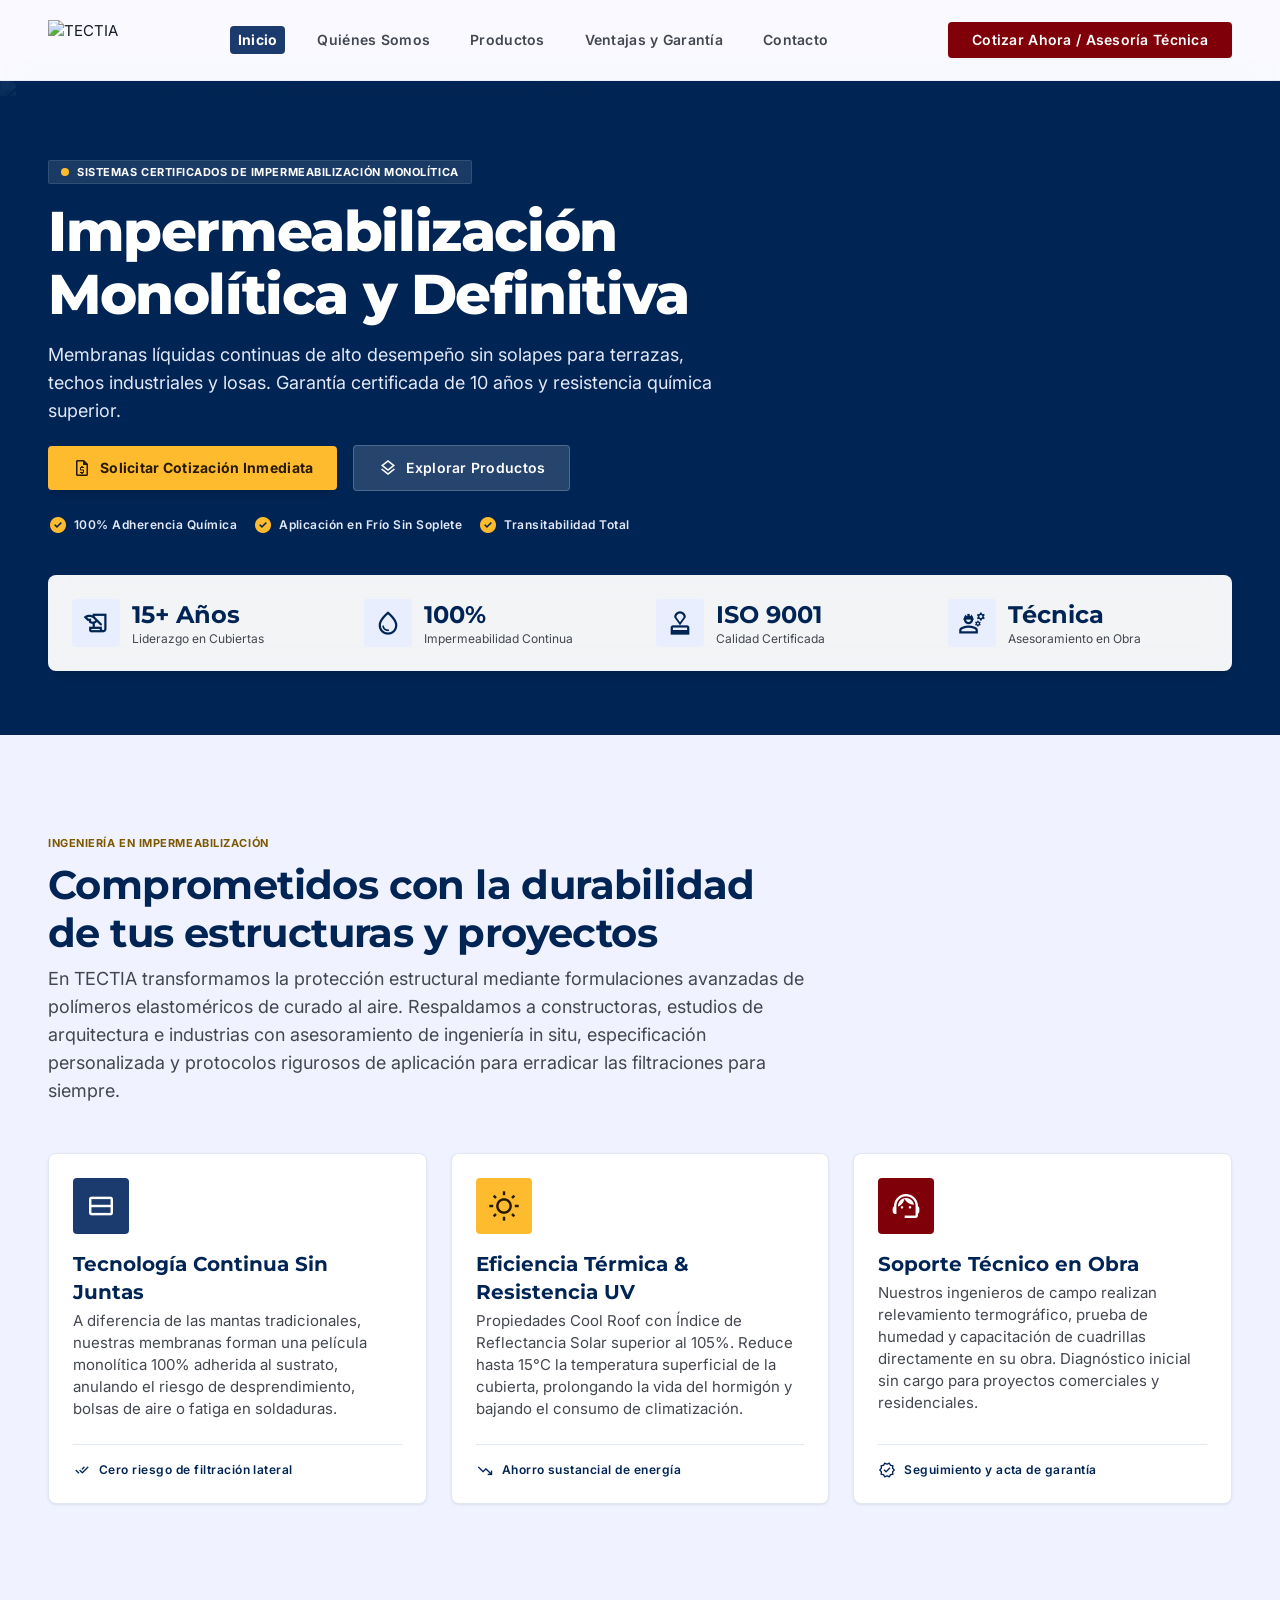
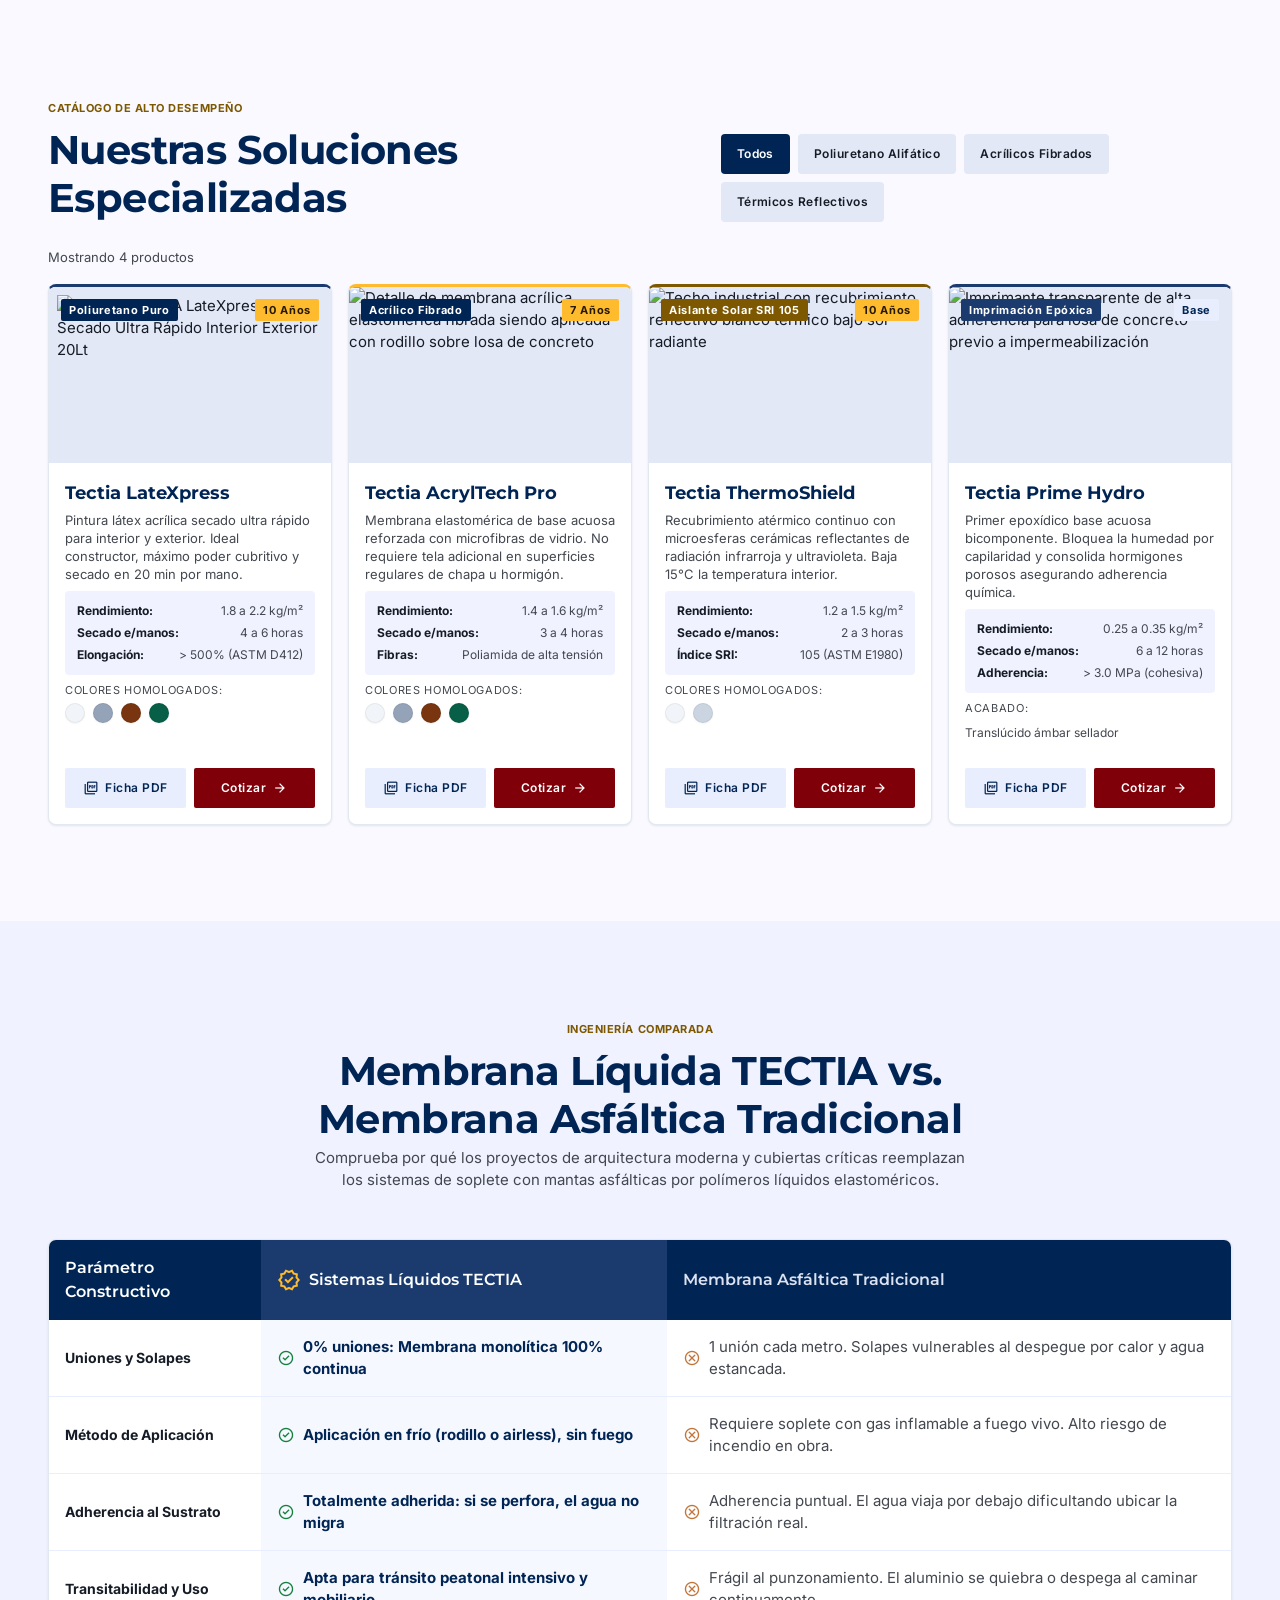
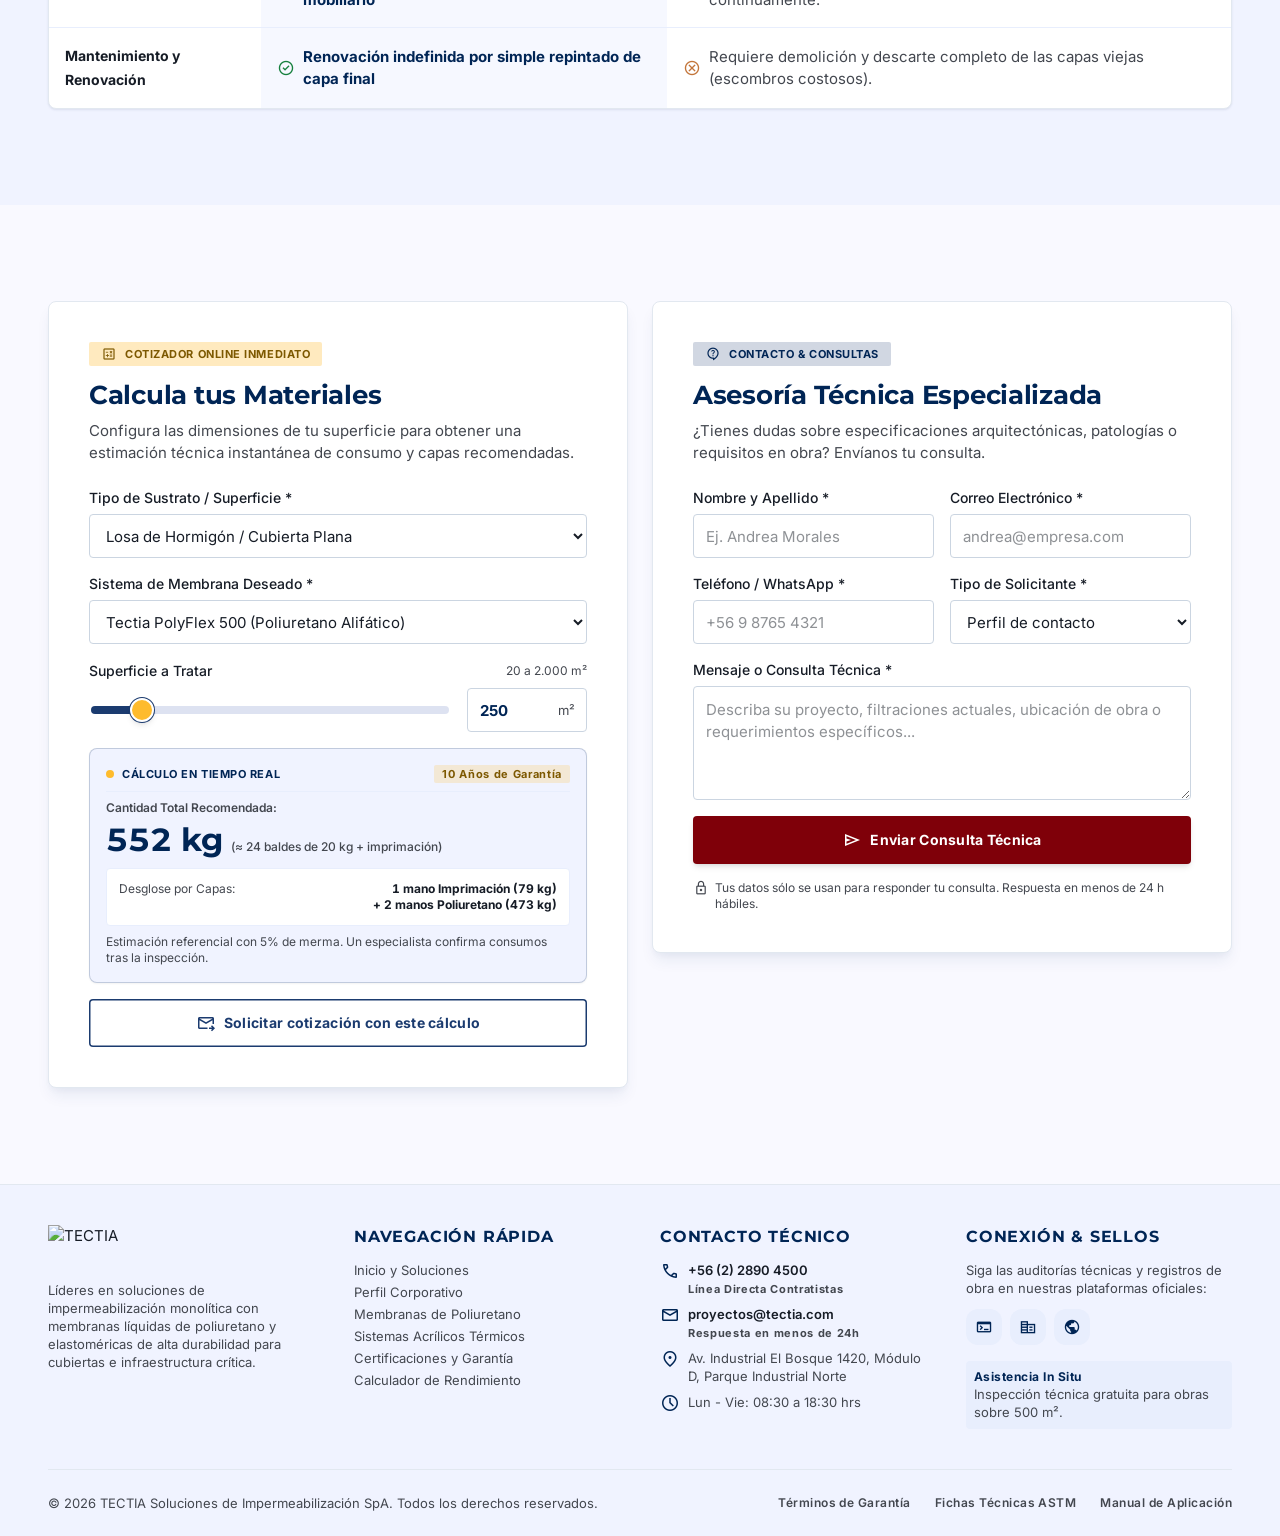
==== commit bc0681db: "Mejoras de UX/UI: cotizador funcional, tabla responsive, validación y accesibilidad - Cotizador: el " ====
--- a/index.html
+++ b/index.html
@@ -14,6 +14,7 @@
   <link rel="stylesheet" href="css/styles.css">
 </head>
 <body>
+  <a class="skip-link" href="#main">Saltar al contenido</a>
 
   <!-- ================= HEADER ================= -->
   <header class="header" id="header">
@@ -35,15 +36,14 @@
           <span class="header__cta-long">Cotizar Ahora / Asesoría Técnica</span>
           <span class="header__cta-short">Cotizar</span>
         </a>
-        <div class="header__avatar"><span class="material-symbols-outlined">person</span></div>
         <button class="header__menu-btn" id="menuToggle" type="button" aria-label="Abrir menú" aria-expanded="false" aria-controls="mainNav">
-          <span class="material-symbols-outlined">menu</span>
+          <span class="material-symbols-outlined" aria-hidden="true">menu</span>
         </button>
       </div>
     </div>
   </header>
 
-  <main class="main">
+  <main class="main" id="main" tabindex="-1">
 
     <!-- ================= SECCIÓN 1: HERO ================= -->
     <section class="hero" id="inicio">
@@ -64,46 +64,46 @@
 
           <div class="hero__actions">
             <a class="btn btn--accent" href="#contacto">
-              <span class="material-symbols-outlined">request_quote</span>
+              <span class="material-symbols-outlined" aria-hidden="true">request_quote</span>
               Solicitar Cotización Inmediata
             </a>
             <a class="btn btn--glass" href="#productos">
-              <span class="material-symbols-outlined">layers</span>
+              <span class="material-symbols-outlined" aria-hidden="true">layers</span>
               Explorar Productos
             </a>
           </div>
 
           <div class="hero__checks">
-            <div class="hero__check"><span class="material-symbols-outlined icon-fill">check_circle</span><span>100% Adherencia Química</span></div>
-            <div class="hero__check"><span class="material-symbols-outlined icon-fill">check_circle</span><span>Aplicación en Frío Sin Soplete</span></div>
-            <div class="hero__check"><span class="material-symbols-outlined icon-fill">check_circle</span><span>Transitabilidad Total</span></div>
+            <div class="hero__check"><span class="material-symbols-outlined icon-fill" aria-hidden="true">check_circle</span><span>100% Adherencia Química</span></div>
+            <div class="hero__check"><span class="material-symbols-outlined icon-fill" aria-hidden="true">check_circle</span><span>Aplicación en Frío Sin Soplete</span></div>
+            <div class="hero__check"><span class="material-symbols-outlined icon-fill" aria-hidden="true">check_circle</span><span>Transitabilidad Total</span></div>
           </div>
         </div>
 
         <div class="stats">
           <div class="stat">
-            <div class="stat__icon"><span class="material-symbols-outlined">history_edu</span></div>
+            <div class="stat__icon"><span class="material-symbols-outlined" aria-hidden="true">history_edu</span></div>
             <div>
               <div class="stat__value">15+ Años</div>
               <div class="stat__label">Liderazgo en Cubiertas</div>
             </div>
           </div>
           <div class="stat">
-            <div class="stat__icon"><span class="material-symbols-outlined">water_drop</span></div>
+            <div class="stat__icon"><span class="material-symbols-outlined" aria-hidden="true">water_drop</span></div>
             <div>
               <div class="stat__value">100%</div>
               <div class="stat__label">Impermeabilidad Continua</div>
             </div>
           </div>
           <div class="stat">
-            <div class="stat__icon"><span class="material-symbols-outlined">approval</span></div>
+            <div class="stat__icon"><span class="material-symbols-outlined" aria-hidden="true">approval</span></div>
             <div>
               <div class="stat__value">ISO 9001</div>
               <div class="stat__label">Calidad Certificada</div>
             </div>
           </div>
           <div class="stat">
-            <div class="stat__icon"><span class="material-symbols-outlined">engineering</span></div>
+            <div class="stat__icon"><span class="material-symbols-outlined" aria-hidden="true">engineering</span></div>
             <div>
               <div class="stat__value">Técnica</div>
               <div class="stat__label">Asesoramiento en Obra</div>
@@ -122,32 +122,32 @@
           <p class="section-lead">En TECTIA transformamos la protección estructural mediante formulaciones avanzadas de polímeros elastoméricos de curado al aire. Respaldamos a constructoras, estudios de arquitectura e industrias con asesoramiento de ingeniería in situ, especificación personalizada y protocolos rigurosos de aplicación para erradicar las filtraciones para siempre.</p>
         </div>
 
-        <div class="pillars">
+        <div class="reveal pillars">
           <article class="pillar">
             <div>
-              <div class="pillar__icon pillar__icon--primary"><span class="material-symbols-outlined">view_stream</span></div>
+              <div class="pillar__icon pillar__icon--primary"><span class="material-symbols-outlined" aria-hidden="true">view_stream</span></div>
               <h3 class="pillar__title">Tecnología Continua Sin Juntas</h3>
               <p class="pillar__text">A diferencia de las mantas tradicionales, nuestras membranas forman una película monolítica 100% adherida al sustrato, anulando el riesgo de desprendimiento, bolsas de aire o fatiga en soldaduras.</p>
             </div>
-            <div class="pillar__foot"><span class="material-symbols-outlined">done_all</span><span>Cero riesgo de filtración lateral</span></div>
+            <div class="pillar__foot"><span class="material-symbols-outlined" aria-hidden="true">done_all</span><span>Cero riesgo de filtración lateral</span></div>
           </article>
 
           <article class="pillar">
             <div>
-              <div class="pillar__icon pillar__icon--secondary"><span class="material-symbols-outlined">wb_sunny</span></div>
+              <div class="pillar__icon pillar__icon--secondary"><span class="material-symbols-outlined" aria-hidden="true">wb_sunny</span></div>
               <h3 class="pillar__title">Eficiencia Térmica &amp; Resistencia UV</h3>
               <p class="pillar__text">Propiedades Cool Roof con Índice de Reflectancia Solar superior al 105%. Reduce hasta 15°C la temperatura superficial de la cubierta, prolongando la vida del hormigón y bajando el consumo de climatización.</p>
             </div>
-            <div class="pillar__foot"><span class="material-symbols-outlined">trending_down</span><span>Ahorro sustancial de energía</span></div>
+            <div class="pillar__foot"><span class="material-symbols-outlined" aria-hidden="true">trending_down</span><span>Ahorro sustancial de energía</span></div>
           </article>
 
           <article class="pillar">
             <div>
-              <div class="pillar__icon pillar__icon--tertiary"><span class="material-symbols-outlined">support_agent</span></div>
+              <div class="pillar__icon pillar__icon--tertiary"><span class="material-symbols-outlined" aria-hidden="true">support_agent</span></div>
               <h3 class="pillar__title">Soporte Técnico en Obra</h3>
               <p class="pillar__text">Nuestros ingenieros de campo realizan relevamiento termográfico, prueba de humedad y capacitación de cuadrillas directamente en su obra. Diagnóstico inicial sin cargo para proyectos comerciales y residenciales.</p>
             </div>
-            <div class="pillar__foot"><span class="material-symbols-outlined">verified</span><span>Seguimiento y acta de garantía</span></div>
+            <div class="pillar__foot"><span class="material-symbols-outlined" aria-hidden="true">verified</span><span>Seguimiento y acta de garantía</span></div>
           </article>
         </div>
       </div>
@@ -162,15 +162,17 @@
             <h2 class="section-title">Nuestras Soluciones Especializadas</h2>
           </div>
 
-          <div class="filters" id="productFilterNav">
-            <button class="filter-btn is-active" data-filter="all" type="button">Todos</button>
-            <button class="filter-btn" data-filter="poliuretano" type="button">Poliuretano Alifático</button>
-            <button class="filter-btn" data-filter="acrilico" type="button">Acrílicos Fibrados</button>
-            <button class="filter-btn" data-filter="termico" type="button">Térmicos Reflectivos</button>
-          </div>
-        </div>
-
-        <div class="products" id="productGrid">
+          <div class="filters" id="productFilterNav" role="group" aria-label="Filtrar productos por familia">
+            <button class="filter-btn is-active" data-filter="all" type="button" aria-pressed="true">Todos</button>
+            <button class="filter-btn" data-filter="poliuretano" type="button" aria-pressed="false">Poliuretano Alifático</button>
+            <button class="filter-btn" data-filter="acrilico" type="button" aria-pressed="false">Acrílicos Fibrados</button>
+            <button class="filter-btn" data-filter="termico" type="button" aria-pressed="false">Térmicos Reflectivos</button>
+          </div>
+        </div>
+
+        <p class="products-count" id="productCount" aria-live="polite">Mostrando 4 productos</p>
+
+        <div class="reveal products" id="productGrid">
           <!-- Producto 1 -->
           <article class="product-card" data-category="poliuretano">
             <div>
@@ -199,8 +201,8 @@
               </div>
             </div>
             <div class="product-card__actions">
-              <button class="btn-sm btn-sm--ghost" type="button" data-datasheet="Tectia PolyFlex 500">Ficha PDF</button>
-              <a class="btn-sm btn-sm--buy" href="#contacto">Comprar</a>
+              <button class="btn-sm btn-sm--ghost" type="button" data-datasheet="Tectia LateXpress"><span class="material-symbols-outlined" aria-hidden="true">picture_as_pdf</span>Ficha PDF</button>
+              <a class="btn-sm btn-sm--buy" href="#contacto" data-quote="Tectia LateXpress">Cotizar<span class="material-symbols-outlined" aria-hidden="true">arrow_forward</span></a>
             </div>
           </article>
 
@@ -232,8 +234,8 @@
               </div>
             </div>
             <div class="product-card__actions">
-              <button class="btn-sm btn-sm--ghost" type="button" data-datasheet="Tectia AcrylTech Pro">Ficha PDF</button>
-              <a class="btn-sm btn-sm--buy" href="#contacto">Comprar</a>
+              <button class="btn-sm btn-sm--ghost" type="button" data-datasheet="Tectia AcrylTech Pro"><span class="material-symbols-outlined" aria-hidden="true">picture_as_pdf</span>Ficha PDF</button>
+              <a class="btn-sm btn-sm--buy" href="#contacto" data-quote="Tectia AcrylTech Pro">Cotizar<span class="material-symbols-outlined" aria-hidden="true">arrow_forward</span></a>
             </div>
           </article>
 
@@ -263,8 +265,8 @@
               </div>
             </div>
             <div class="product-card__actions">
-              <button class="btn-sm btn-sm--ghost" type="button" data-datasheet="Tectia ThermoShield Cool Roof">Ficha PDF</button>
-              <a class="btn-sm btn-sm--buy" href="#contacto">Comprar</a>
+              <button class="btn-sm btn-sm--ghost" type="button" data-datasheet="Tectia ThermoShield Cool Roof"><span class="material-symbols-outlined" aria-hidden="true">picture_as_pdf</span>Ficha PDF</button>
+              <a class="btn-sm btn-sm--buy" href="#contacto" data-quote="Tectia ThermoShield">Cotizar<span class="material-symbols-outlined" aria-hidden="true">arrow_forward</span></a>
             </div>
           </article>
 
@@ -291,8 +293,8 @@
               </div>
             </div>
             <div class="product-card__actions">
-              <button class="btn-sm btn-sm--ghost" type="button" data-datasheet="Tectia Prime Hydro">Ficha PDF</button>
-              <a class="btn-sm btn-sm--buy" href="#contacto">Comprar</a>
+              <button class="btn-sm btn-sm--ghost" type="button" data-datasheet="Tectia Prime Hydro"><span class="material-symbols-outlined" aria-hidden="true">picture_as_pdf</span>Ficha PDF</button>
+              <a class="btn-sm btn-sm--buy" href="#contacto" data-quote="Tectia Prime Hydro">Cotizar<span class="material-symbols-outlined" aria-hidden="true">arrow_forward</span></a>
             </div>
           </article>
         </div>
@@ -308,42 +310,42 @@
           <p class="section-lead section-lead--sm">Comprueba por qué los proyectos de arquitectura moderna y cubiertas críticas reemplazan los sistemas de soplete con mantas asfálticas por polímeros líquidos elastoméricos.</p>
         </div>
 
-        <div class="table-wrap">
+        <div class="reveal table-wrap">
           <table class="compare">
             <thead>
               <tr>
-                <th>Parámetro Constructivo</th>
-                <th class="compare__ours">
+                <th scope="col">Parámetro Constructivo</th>
+                <th scope="col" class="compare__ours">
                   <div class="compare__cell"><span class="material-symbols-outlined compare__badge">verified</span><span>Sistemas Líquidos TECTIA</span></div>
                 </th>
-                <th class="compare__theirs">Membrana Asfáltica Tradicional</th>
+                <th scope="col" class="compare__theirs">Membrana Asfáltica Tradicional</th>
               </tr>
             </thead>
             <tbody>
               <tr>
-                <td>Uniones y Solapes</td>
-                <td><div class="compare__cell"><span class="material-symbols-outlined compare__check">check_circle</span><span>0% uniones: Membrana monolítica 100% continua</span></div></td>
-                <td>1 unión cada metro. Solapes vulnerables al despegue por calor y agua estancada.</td>
+                <th scope="row">Uniones y Solapes</th>
+                <td data-label="TECTIA"><div class="compare__cell"><span class="material-symbols-outlined compare__check" aria-hidden="true">check_circle</span><span>0% uniones: Membrana monolítica 100% continua</span></div></td>
+                <td data-label="Asfáltica tradicional"><div class="compare__cell"><span class="material-symbols-outlined compare__cross" aria-hidden="true">cancel</span><span>1 unión cada metro. Solapes vulnerables al despegue por calor y agua estancada.</span></div></td>
               </tr>
               <tr>
-                <td>Método de Aplicación</td>
-                <td><div class="compare__cell"><span class="material-symbols-outlined compare__check">check_circle</span><span>Aplicación en frío (rodillo o airless), sin fuego</span></div></td>
-                <td>Requiere soplete con gas inflamable a fuego vivo. Alto riesgo de incendio en obra.</td>
+                <th scope="row">Método de Aplicación</th>
+                <td data-label="TECTIA"><div class="compare__cell"><span class="material-symbols-outlined compare__check" aria-hidden="true">check_circle</span><span>Aplicación en frío (rodillo o airless), sin fuego</span></div></td>
+                <td data-label="Asfáltica tradicional"><div class="compare__cell"><span class="material-symbols-outlined compare__cross" aria-hidden="true">cancel</span><span>Requiere soplete con gas inflamable a fuego vivo. Alto riesgo de incendio en obra.</span></div></td>
               </tr>
               <tr>
-                <td>Adherencia al Sustrato</td>
-                <td><div class="compare__cell"><span class="material-symbols-outlined compare__check">check_circle</span><span>Totalmente adherida: si se perfora, el agua no migra</span></div></td>
-                <td>Adherencia puntual. El agua viaja por debajo dificultando ubicar la filtración real.</td>
+                <th scope="row">Adherencia al Sustrato</th>
+                <td data-label="TECTIA"><div class="compare__cell"><span class="material-symbols-outlined compare__check" aria-hidden="true">check_circle</span><span>Totalmente adherida: si se perfora, el agua no migra</span></div></td>
+                <td data-label="Asfáltica tradicional"><div class="compare__cell"><span class="material-symbols-outlined compare__cross" aria-hidden="true">cancel</span><span>Adherencia puntual. El agua viaja por debajo dificultando ubicar la filtración real.</span></div></td>
               </tr>
               <tr>
-                <td>Transitabilidad y Uso</td>
-                <td><div class="compare__cell"><span class="material-symbols-outlined compare__check">check_circle</span><span>Apta para tránsito peatonal intensivo y mobiliario</span></div></td>
-                <td>Frágil al punzonamiento. El aluminio se quiebra o despega al caminar continuamente.</td>
+                <th scope="row">Transitabilidad y Uso</th>
+                <td data-label="TECTIA"><div class="compare__cell"><span class="material-symbols-outlined compare__check" aria-hidden="true">check_circle</span><span>Apta para tránsito peatonal intensivo y mobiliario</span></div></td>
+                <td data-label="Asfáltica tradicional"><div class="compare__cell"><span class="material-symbols-outlined compare__cross" aria-hidden="true">cancel</span><span>Frágil al punzonamiento. El aluminio se quiebra o despega al caminar continuamente.</span></div></td>
               </tr>
               <tr>
-                <td>Mantenimiento y Renovación</td>
-                <td><div class="compare__cell"><span class="material-symbols-outlined compare__check">check_circle</span><span>Renovación indefinida por simple repintado de capa final</span></div></td>
-                <td>Requiere demolición y descarte completo de las capas viejas (escombros costosos).</td>
+                <th scope="row">Mantenimiento y Renovación</th>
+                <td data-label="TECTIA"><div class="compare__cell"><span class="material-symbols-outlined compare__check" aria-hidden="true">check_circle</span><span>Renovación indefinida por simple repintado de capa final</span></div></td>
+                <td data-label="Asfáltica tradicional"><div class="compare__cell"><span class="material-symbols-outlined compare__cross" aria-hidden="true">cancel</span><span>Requiere demolición y descarte completo de las capas viejas (escombros costosos).</span></div></td>
               </tr>
             </tbody>
           </table>
@@ -353,12 +355,12 @@
 
     <!-- ================= SECCIÓN 5: CONTACTO Y COTIZADOR ================= -->
     <section class="section" id="contacto">
-      <div class="container contact-grid">
+      <div class="reveal container contact-grid">
 
         <!-- Cotizador -->
         <div class="panel">
           <div class="panel__head">
-            <div class="chip chip--secondary"><span class="material-symbols-outlined">calculate</span>Cotizador Online Inmediato</div>
+            <div class="chip chip--secondary"><span class="material-symbols-outlined" aria-hidden="true">calculate</span>Cotizador Online Inmediato</div>
             <h2 class="panel__title">Calcula tus Materiales</h2>
             <p class="panel__text">Configura las dimensiones de tu superficie para obtener una estimación técnica instantánea de consumo y capas recomendadas.</p>
           </div>
@@ -385,56 +387,68 @@
 
             <div class="field">
               <div class="field__row">
-                <label class="field__label" for="calcMetros">Superficie a Tratar: <span class="field__value" id="calcMetrosVal">250 m²</span></label>
+                <label class="field__label" for="calcMetrosNum">Superficie a Tratar</label>
                 <span class="field__hint">20 a 2.000 m²</span>
               </div>
-              <input class="range" id="calcMetros" type="range" min="20" max="2000" step="10" value="250">
-            </div>
-
-            <div class="estimate">
+              <div class="area-input">
+                <input class="range" id="calcMetros" type="range" min="20" max="2000" step="10" value="250" aria-label="Superficie a tratar en metros cuadrados" aria-controls="calcResult">
+                <div class="area-input__num">
+                  <input class="input" id="calcMetrosNum" type="number" inputmode="numeric" min="20" max="2000" step="1" value="250">
+                  <span aria-hidden="true">m²</span>
+                </div>
+              </div>
+            </div>
+
+            <div class="estimate" id="calcResult" aria-live="polite">
               <div class="estimate__head">
                 <div class="estimate__live"><span class="pulse-dot"></span><span>Cálculo en Tiempo Real</span></div>
-                <span class="estimate__badge">10 Años Certificados</span>
+                <span class="estimate__badge" id="estGarantia">10 Años de Garantía</span>
               </div>
               <div class="estimate__total">
                 <span class="estimate__label">Cantidad Total Recomendada:</span>
                 <div class="estimate__amount">
-                  <span class="estimate__value" id="estLitros">450 kg</span>
-                  <span class="estimate__note" id="estBaldes">(aprox. 23 baldes de 20 Kg)</span>
+                  <span class="estimate__value" id="estLitros">–</span>
+                  <span class="estimate__note" id="estBaldes"></span>
                 </div>
               </div>
               <div class="estimate__breakdown">
                 <span class="estimate__label">Desglose por Capas:</span>
-                <span class="estimate__layers" id="estCapas">1 Mano Imprimación (50 kg)<br>+ 2 Manos Poliuretano (400 kg)</span>
-              </div>
-            </div>
+                <span class="estimate__layers" id="estCapas"></span>
+              </div>
+              <p class="estimate__disclaimer">Estimación referencial con 5% de merma. Un especialista confirma consumos tras la inspección.</p>
+            </div>
+
+            <button class="btn btn--outline btn--block" type="button" id="calcToContact">
+              <span class="material-symbols-outlined" aria-hidden="true">forward_to_inbox</span>
+              Solicitar cotización con este cálculo
+            </button>
           </form>
         </div>
 
         <!-- Contacto -->
         <div class="panel">
           <div class="panel__head">
-            <div class="chip chip--primary"><span class="material-symbols-outlined">contact_support</span>Contacto &amp; Consultas</div>
+            <div class="chip chip--primary"><span class="material-symbols-outlined" aria-hidden="true">contact_support</span>Contacto &amp; Consultas</div>
             <h2 class="panel__title">Asesoría Técnica Especializada</h2>
             <p class="panel__text">¿Tienes dudas sobre especificaciones arquitectónicas, patologías o requisitos en obra? Envíanos tu consulta.</p>
           </div>
 
-          <form class="form" id="generalContactForm">
+          <form class="form" id="generalContactForm" novalidate>
             <div class="form__grid">
               <div class="field">
                 <label class="field__label" for="contactName">Nombre y Apellido *</label>
-                <input class="input" id="contactName" type="text" placeholder="Ej. Andrea Morales" required>
+                <input class="input" id="contactName" type="text" autocomplete="name" placeholder="Ej. Andrea Morales" required>
               </div>
               <div class="field">
                 <label class="field__label" for="contactEmail">Correo Electrónico *</label>
-                <input class="input" id="contactEmail" type="email" placeholder="andrea@empresa.com" required>
+                <input class="input" id="contactEmail" type="email" autocomplete="email" placeholder="andrea@empresa.com" required>
               </div>
             </div>
 
             <div class="form__grid">
               <div class="field">
                 <label class="field__label" for="contactPhone">Teléfono / WhatsApp *</label>
-                <input class="input" id="contactPhone" type="tel" placeholder="+56 9 8765 4321" required>
+                <input class="input" id="contactPhone" type="tel" autocomplete="tel" placeholder="+56 9 8765 4321" required>
               </div>
               <div class="field">
                 <label class="field__label" for="contactProfile">Tipo de Solicitante *</label>
@@ -450,16 +464,17 @@
 
             <div class="field">
               <label class="field__label" for="contactMessage">Mensaje o Consulta Técnica *</label>
-              <textarea class="input input--area" id="contactMessage" rows="3" placeholder="Describa su proyecto, filtraciones actuales, ubicación de obra o requerimientos específicos..." required></textarea>
-            </div>
-
-            <button class="btn btn--tertiary btn--block" type="submit">
-              <span class="material-symbols-outlined">send</span>
+              <textarea class="input input--area" id="contactMessage" rows="4" placeholder="Describa su proyecto, filtraciones actuales, ubicación de obra o requerimientos específicos..." required></textarea>
+            </div>
+
+            <button class="btn btn--tertiary btn--block" type="submit" id="contactSubmit">
+              <span class="material-symbols-outlined" aria-hidden="true">send</span>
               Enviar Consulta Técnica
             </button>
-
-            <div class="feedback" id="contactFeedback" hidden>
-              <span class="material-symbols-outlined">task_alt</span>
+            <p class="form__note"><span class="material-symbols-outlined" aria-hidden="true">lock</span>Tus datos sólo se usan para responder tu consulta. Respuesta en menos de 24 h hábiles.</p>
+
+            <div class="feedback" id="contactFeedback" role="status" tabindex="-1" hidden>
+              <span class="material-symbols-outlined" aria-hidden="true">task_alt</span>
               <div>
                 <div class="feedback__title">¡Consulta enviada exitosamente!</div>
                 <div class="feedback__text">Un especialista en impermeabilizaciones se comunicará dentro del día laboral.</div>
@@ -498,10 +513,10 @@
         <div class="footer__col">
           <h4 class="footer__title">Contacto Técnico</h4>
           <div class="footer__contact">
-            <div class="footer__item"><span class="material-symbols-outlined">call</span><span>+56 (2) 2890 4500<br><small>Línea Directa Contratistas</small></span></div>
-            <div class="footer__item"><span class="material-symbols-outlined">mail</span><span>proyectos@tectia.com<br><small>Respuesta en menos de 24h</small></span></div>
-            <div class="footer__item"><span class="material-symbols-outlined">location_on</span><span>Av. Industrial El Bosque 1420, Módulo D, Parque Industrial Norte</span></div>
-            <div class="footer__item"><span class="material-symbols-outlined">schedule</span><span>Lun - Vie: 08:30 a 18:30 hrs</span></div>
+            <div class="footer__item"><span class="material-symbols-outlined" aria-hidden="true">call</span><span><a href="tel:+56228904500">+56 (2) 2890 4500</a><br><small>Línea Directa Contratistas</small></span></div>
+            <div class="footer__item"><span class="material-symbols-outlined" aria-hidden="true">mail</span><span><a href="mailto:proyectos@tectia.com">proyectos@tectia.com</a><br><small>Respuesta en menos de 24h</small></span></div>
+            <div class="footer__item"><span class="material-symbols-outlined" aria-hidden="true">location_on</span><span>Av. Industrial El Bosque 1420, Módulo D, Parque Industrial Norte</span></div>
+            <div class="footer__item"><span class="material-symbols-outlined" aria-hidden="true">schedule</span><span>Lun - Vie: 08:30 a 18:30 hrs</span></div>
           </div>
         </div>
 
@@ -509,9 +524,9 @@
           <h4 class="footer__title">Conexión &amp; Sellos</h4>
           <p class="footer__text">Siga las auditorías técnicas y registros de obra en nuestras plataformas oficiales:</p>
           <div class="social">
-            <a class="social__link" href="#" aria-label="Canal Técnico"><span class="material-symbols-outlined">terminal</span></a>
-            <a class="social__link" href="#" aria-label="Red de Contacto"><span class="material-symbols-outlined">corporate_fare</span></a>
-            <a class="social__link" href="#" aria-label="Publicaciones"><span class="material-symbols-outlined">public</span></a>
+            <a class="social__link" href="#" aria-label="Canal Técnico"><span class="material-symbols-outlined" aria-hidden="true">terminal</span></a>
+            <a class="social__link" href="#" aria-label="Red de Contacto"><span class="material-symbols-outlined" aria-hidden="true">corporate_fare</span></a>
+            <a class="social__link" href="#" aria-label="Publicaciones"><span class="material-symbols-outlined" aria-hidden="true">public</span></a>
           </div>
           <div class="footer__box">
             <strong>Asistencia In Situ</strong>
@@ -531,6 +546,11 @@
     </div>
   </footer>
 
+  <div class="toast" id="toast" role="status" aria-live="polite" hidden>
+    <span class="material-symbols-outlined" aria-hidden="true">download</span>
+    <span class="toast__text"></span>
+  </div>
+
   <script src="js/main.js"></script>
 </body>
 </html>
--- a/css/styles.css
+++ b/css/styles.css
@@ -23,7 +23,11 @@
   --surface-container-highest: #dde2f1;
   --on-surface: #161c26;
   --on-surface-variant: #43474f;
-  --success: #059669;
+  --success: #15803d;
+  --error: #ba1a1a;
+  --border: #e2e8f0;
+  --border-strong: #cbd5e1;
+  --focus-ring: 0 0 0 3px rgba(244, 178, 35, 0.55);
 
   /* Tipografía */
   --font-display: "Montserrat", sans-serif;
@@ -47,13 +51,17 @@
   --shadow-sm: 0 1px 2px rgba(0, 0, 0, 0.05);
   --shadow-md: 0 4px 6px -1px rgba(0, 0, 0, 0.1), 0 2px 4px -2px rgba(0, 0, 0, 0.1);
   --shadow-lg: 0 10px 15px -3px rgba(0, 0, 0, 0.1), 0 4px 6px -4px rgba(0, 0, 0, 0.1);
+  --shadow-card: 0 1px 3px rgba(27, 59, 111, 0.06), 0 1px 2px rgba(0, 0, 0, 0.04);
+  --shadow-float: 0 10px 15px -3px rgba(27, 59, 111, 0.08), 0 4px 6px -2px rgba(27, 59, 111, 0.04);
+  --shadow-overlay: 0 20px 25px -5px rgba(27, 59, 111, 0.12), 0 10px 10px -5px rgba(27, 59, 111, 0.04);
+  --section-y: 4rem;
 
   --header-h: 5rem;
   --transition: 150ms cubic-bezier(0.4, 0, 0.2, 1);
 }
 
 @media (min-width: 768px) {
-  :root { --gutter: 3rem; }
+  :root { --gutter: 3rem; --section-y: 6rem; }
 }
 
 /* ---------- Reset / base ---------- */
@@ -63,7 +71,7 @@
 
 html {
   scroll-behavior: smooth;
-  scroll-padding-top: var(--header-h);
+  scroll-padding-top: calc(var(--header-h) + 1rem);
 }
 
 html, body { margin: 0; padding: 0; }
@@ -91,6 +99,30 @@
   user-select: none;
 }
 .icon-fill { font-variation-settings: "FILL" 1; }
+
+/* Foco visible y accesible para teclado */
+:focus { outline: none; }
+:focus-visible {
+  outline: 2px solid var(--primary-container);
+  outline-offset: 2px;
+  box-shadow: var(--focus-ring);
+}
+.main:focus-visible { outline: none; box-shadow: none; }
+
+.skip-link {
+  position: absolute;
+  top: 0.5rem;
+  left: 0.5rem;
+  z-index: 100;
+  padding: 0.75rem 1rem;
+  border-radius: var(--radius);
+  background: var(--primary);
+  color: var(--on-primary);
+  font-weight: 700;
+  transform: translateY(-150%);
+  transition: transform var(--transition);
+}
+.skip-link:focus { transform: none; }
 
 .container {
   width: 100%;
@@ -135,7 +167,20 @@
   color: var(--on-tertiary);
   box-shadow: var(--shadow-sm);
 }
-.btn--tertiary:hover { background: var(--tertiary); }
+.btn--tertiary:hover { background: var(--tertiary); transform: translateY(-1px); }
+.btn:active { transform: translateY(0); }
+
+.btn--outline {
+  background: transparent;
+  color: var(--primary-container);
+  box-shadow: inset 0 0 0 1.5px var(--primary-container);
+}
+.btn--outline:hover { background: var(--primary-container); color: var(--on-primary); }
+
+.btn[disabled] { cursor: progress; opacity: 0.8; }
+.btn.is-loading .material-symbols-outlined { animation: spin 0.9s linear infinite; }
+
+@keyframes spin { to { transform: rotate(360deg); } }
 
 .btn--accent {
   background: var(--secondary-container);
@@ -143,7 +188,7 @@
   font-weight: 700;
   box-shadow: var(--shadow-lg);
 }
-.btn--accent:hover { transform: translateY(-2px); }
+.btn--accent:hover { transform: translateY(-2px); background: #ffc94d; }
 
 .btn--glass {
   background: rgba(255, 255, 255, 0.15);
@@ -158,8 +203,8 @@
   width: 100%;
   padding: 0.875rem;
   font-weight: 700;
-  box-shadow: var(--shadow-md);
-}
+}
+.btn--tertiary.btn--block { box-shadow: var(--shadow-md); }
 
 /* =========================================================
    HEADER
@@ -171,7 +216,12 @@
   background: rgba(249, 249, 255, 0.9);
   backdrop-filter: blur(24px);
   -webkit-backdrop-filter: blur(24px);
-  box-shadow: 0 1px 8px rgba(0, 0, 0, 0.04);
+  border-bottom: 1px solid transparent;
+  transition: box-shadow var(--transition), border-color var(--transition);
+}
+.header.is-scrolled {
+  border-bottom-color: var(--border);
+  box-shadow: 0 4px 16px rgba(27, 59, 111, 0.08);
 }
 
 .header__inner {
@@ -201,7 +251,7 @@
   border-radius: var(--radius);
   transition: color var(--transition), background-color var(--transition);
 }
-.nav__link:hover { color: var(--on-surface); }
+.nav__link:hover { color: var(--on-surface); background: var(--surface-container); }
 .nav__link.is-active {
   background: var(--primary-container);
   color: var(--on-primary);
@@ -217,17 +267,6 @@
 .header__cta { padding: var(--space-sm) var(--space-lg); }
 .header__cta-short { display: none; }
 
-.header__avatar {
-  width: 2rem;
-  height: 2rem;
-  border-radius: var(--radius-full);
-  background: var(--primary);
-  color: var(--on-primary);
-  display: flex;
-  align-items: center;
-  justify-content: center;
-}
-.header__avatar .material-symbols-outlined { font-size: 18px; }
 
 .header__menu-btn {
   display: flex;
@@ -256,7 +295,13 @@
     background: var(--surface);
     box-shadow: var(--shadow-lg);
   }
-  .nav.is-open .nav__link { padding: 0.75rem var(--space-sm); }
+  .nav.is-open .nav__link { padding: 0.875rem var(--space-md); font-size: 16px; }
+  .nav.is-open { animation: drop-in 180ms ease-out; border-top: 1px solid var(--border); }
+}
+
+@keyframes drop-in {
+  from { opacity: 0; transform: translateY(-6px); }
+  to { opacity: 1; transform: none; }
 }
 
 @media (max-width: 639px) {
@@ -280,7 +325,7 @@
   position: relative;
   overflow: hidden;
   background: var(--primary);
-  padding: var(--space-lg) 0 var(--space-xl);
+  padding: 3rem 0 var(--space-xl);
 }
 
 .hero__bg { position: absolute; inset: 0; z-index: 0; }
@@ -394,17 +439,18 @@
 .stat__label { font-size: 12px; line-height: 16px; color: var(--on-surface-variant); }
 
 @media (min-width: 768px) {
-  .hero__title { font-size: 56px; }
+  .hero { padding: 5rem 0 4rem; }
+  .hero__title { font-size: 56px; line-height: 1.12; }
   .stats { grid-template-columns: repeat(4, 1fr); }
 }
 
 /* =========================================================
    SECCIONES GENERALES
    ========================================================= */
-.section { padding: var(--space-xl) 0; background: var(--surface); }
+.section { padding: var(--section-y) 0; background: var(--surface); }
 .section--alt { background: var(--surface-container-low); }
 
-.section-head { max-width: 48rem; margin-bottom: var(--space-xl); }
+.section-head { max-width: 48rem; margin-bottom: 3rem; }
 .section-head--center { max-width: 42rem; margin-left: auto; margin-right: auto; text-align: center; }
 
 .eyebrow {
@@ -417,7 +463,8 @@
 }
 
 .section-title {
-  margin-top: var(--space-xs);
+  margin-top: var(--space-sm);
+  text-wrap: balance;
   font-family: var(--font-display);
   font-size: 28px;
   line-height: 36px;
@@ -451,11 +498,12 @@
   justify-content: space-between;
   padding: var(--space-lg);
   border-radius: var(--radius-lg);
+  border: 1px solid var(--border);
   background: var(--surface-container-lowest);
-  box-shadow: var(--shadow-sm);
-  transition: box-shadow var(--transition);
-}
-.pillar:hover { box-shadow: var(--shadow-md); }
+  box-shadow: var(--shadow-card);
+  transition: box-shadow var(--transition), transform var(--transition);
+}
+.pillar:hover { box-shadow: var(--shadow-float); transform: translateY(-2px); }
 
 .pillar__icon {
   width: 3.5rem;
@@ -485,8 +533,9 @@
   display: flex;
   align-items: center;
   gap: var(--space-sm);
-  margin-top: var(--space-md);
-  padding-top: var(--space-sm);
+  margin-top: var(--space-lg);
+  padding-top: var(--space-md);
+  border-top: 1px solid var(--border);
   color: var(--primary);
   font-size: 12px;
   line-height: 16px;
@@ -511,6 +560,7 @@
 .filters { display: flex; flex-wrap: wrap; gap: var(--space-sm); }
 
 .filter-btn {
+  min-height: 2.5rem;
   padding: var(--space-sm) var(--space-md);
   border-radius: var(--radius);
   background: var(--surface-container-high);
@@ -524,6 +574,12 @@
 .filter-btn:hover { background: var(--surface-container-highest); }
 .filter-btn.is-active { background: var(--primary); color: var(--on-primary); }
 
+.products-count {
+  margin-bottom: var(--space-md);
+  font-size: 13px;
+  color: var(--on-surface-variant);
+}
+
 .products {
   display: grid;
   grid-template-columns: 1fr;
@@ -536,12 +592,23 @@
   justify-content: space-between;
   overflow: hidden;
   border-radius: var(--radius-lg);
+  border: 1px solid var(--border);
+  border-top: 3px solid var(--card-accent, var(--primary-container));
   background: var(--surface-container-lowest);
-  box-shadow: var(--shadow-sm);
-  transition: box-shadow var(--transition);
-}
-.product-card:hover { box-shadow: var(--shadow-md); }
+  box-shadow: var(--shadow-card);
+  transition: box-shadow var(--transition), transform var(--transition);
+  animation: card-in 240ms ease-out;
+}
+.product-card[data-category="acrilico"] { --card-accent: var(--secondary-container); }
+.product-card[data-category="termico"] { --card-accent: var(--secondary); }
+.product-card:hover { box-shadow: var(--shadow-float); transform: translateY(-3px); }
+.product-card:hover .product-card__media img:not(.is-contain) { transform: scale(1.04); }
 .product-card.is-hidden { display: none; }
+
+@keyframes card-in {
+  from { opacity: 0; transform: translateY(8px); }
+  to { opacity: 1; transform: none; }
+}
 
 .product-card__media {
   position: relative;
@@ -549,7 +616,7 @@
   overflow: hidden;
   background: var(--surface-container-high);
 }
-.product-card__media img { width: 100%; height: 100%; object-fit: cover; }
+.product-card__media img { width: 100%; height: 100%; object-fit: cover; transition: transform 400ms ease; }
 .product-card__media img.is-contain { object-fit: contain; padding: var(--space-sm); }
 
 .tag {
@@ -633,6 +700,11 @@
 
 .btn-sm {
   flex: 1;
+  display: inline-flex;
+  align-items: center;
+  justify-content: center;
+  gap: 0.375rem;
+  min-height: 2.5rem;
   padding: var(--space-sm);
   border-radius: var(--radius-sm);
   text-align: center;
@@ -646,6 +718,8 @@
 .btn-sm--ghost:hover { background: var(--surface-container-highest); }
 .btn-sm--buy { background: var(--tertiary-container); color: var(--on-tertiary); }
 .btn-sm--buy:hover { background: var(--tertiary); }
+.btn-sm .material-symbols-outlined { font-size: 16px; transition: transform var(--transition); }
+.btn-sm--buy:hover .material-symbols-outlined { transform: translateX(2px); }
 
 @media (min-width: 768px) {
   .products-head { flex-direction: row; align-items: flex-end; }
@@ -659,8 +733,9 @@
 .table-wrap {
   overflow-x: auto;
   border-radius: var(--radius-lg);
+  border: 1px solid var(--border);
   background: var(--surface-container-lowest);
-  box-shadow: var(--shadow-sm);
+  box-shadow: var(--shadow-card);
 }
 
 .compare {
@@ -687,12 +762,56 @@
 .compare tbody tr:first-child { border-top: 0; }
 .compare tbody tr:hover { background: rgba(240, 243, 255, 0.5); }
 
-.compare td:nth-child(1) { font-weight: 700; color: var(--on-surface); }
+.compare tbody th {
+  font-family: var(--font-body);
+  font-size: 14px;
+  font-weight: 700;
+  color: var(--on-surface);
+}
 .compare td:nth-child(2) { background: rgba(240, 243, 255, 0.6); color: var(--primary); font-weight: 700; }
 .compare td:nth-child(3) { color: var(--on-surface-variant); }
 
 .compare__cell { display: flex; align-items: center; gap: var(--space-sm); }
-.compare__check { color: var(--success); font-size: 18px; }
+.compare__check { color: var(--success); font-size: 18px; flex-shrink: 0; }
+.compare__cross { color: #b45309; font-size: 18px; flex-shrink: 0; opacity: 0.8; }
+
+/* Móvil: la tabla se convierte en tarjetas apiladas */
+@media (max-width: 767px) {
+  .table-wrap { overflow: visible; background: none; border: 0; box-shadow: none; }
+  .compare, .compare tbody, .compare tr, .compare th, .compare td { display: block; width: 100%; }
+  .compare thead { position: absolute; width: 1px; height: 1px; overflow: hidden; clip: rect(0 0 0 0); }
+  .compare tbody { display: flex; flex-direction: column; gap: var(--space-md); }
+  .compare tbody tr {
+    border: 1px solid var(--border);
+    border-radius: var(--radius-lg);
+    overflow: hidden;
+    background: var(--surface-container-lowest);
+    box-shadow: var(--shadow-card);
+  }
+  .compare tbody tr:first-child { border-top: 1px solid var(--border); }
+  .compare tbody th {
+    padding: 0.75rem var(--space-md);
+    background: var(--primary);
+    color: var(--on-primary);
+    font-family: var(--font-display);
+    font-size: 15px;
+  }
+  .compare td { padding: 0.75rem var(--space-md); }
+  .compare td::before {
+    content: attr(data-label);
+    display: block;
+    margin-bottom: var(--space-xs);
+    font-size: 11px;
+    line-height: 14px;
+    font-weight: 700;
+    letter-spacing: 0.06em;
+    text-transform: uppercase;
+    color: var(--on-surface-variant);
+  }
+  .compare td:nth-child(2)::before { color: var(--secondary); }
+  .compare td:nth-child(3) { border-top: 1px solid var(--border); font-size: 14px; }
+  .compare tbody tr:hover { background: var(--surface-container-lowest); }
+}
 
 @media (min-width: 768px) {
   .compare th { font-size: 16px; line-height: 24px; }
@@ -712,12 +831,12 @@
   justify-content: space-between;
   padding: var(--space-lg);
   border-radius: var(--radius-lg);
-  border: 1px solid var(--surface-container);
+  border: 1px solid var(--border);
   background: var(--surface-container-lowest);
-  box-shadow: var(--shadow-md);
-}
-
-.panel__head { margin-bottom: var(--space-md); }
+  box-shadow: var(--shadow-float);
+}
+
+.panel__head { margin-bottom: var(--space-lg); }
 
 .chip {
   display: inline-flex;
@@ -739,16 +858,16 @@
 .panel__title {
   margin-top: var(--space-xs);
   font-family: var(--font-display);
-  font-size: 32px;
-  line-height: 40px;
+  font-size: 26px;
+  line-height: 34px;
   font-weight: 700;
   letter-spacing: -0.01em;
   color: var(--primary);
 }
 .panel__text {
-  margin-top: var(--space-xs);
-  font-size: 13px;
-  line-height: 18px;
+  margin-top: var(--space-sm);
+  font-size: 15px;
+  line-height: 22px;
   color: var(--on-surface-variant);
 }
 
@@ -765,28 +884,49 @@
   width: 100%;
   height: 2.75rem;
   padding: 0 0.75rem;
-  border: 1px solid transparent;
-  border-radius: var(--radius-sm);
-  background: var(--surface-container-low);
+  border: 1px solid var(--border-strong);
+  border-radius: var(--radius);
+  background: var(--surface-container-lowest);
   color: var(--on-surface);
-  font-size: 14px;
+  font-size: 15px;
   transition: background-color var(--transition), border-color var(--transition), box-shadow var(--transition);
 }
-.input::placeholder { color: rgba(67, 71, 79, 0.5); }
-.input:focus {
+.input::placeholder { color: rgba(67, 71, 79, 0.6); }
+.input:hover { border-color: var(--outline, #94a3b8); }
+.input:focus,
+.input:focus-visible {
   outline: none;
-  background: var(--surface-container-lowest);
   border-color: var(--primary-container);
-  box-shadow: 0 0 0 2px var(--primary-container);
-}
+  box-shadow: 0 0 0 3px rgba(27, 59, 111, 0.15);
+}
+.input.is-invalid { border-color: var(--error); }
+.input.is-invalid:focus { box-shadow: 0 0 0 3px rgba(186, 26, 26, 0.15); }
+select.input { cursor: pointer; }
+
+.field__error { font-size: 12px; line-height: 16px; color: var(--error); font-weight: 500; }
+.field__error:empty { display: none; }
 .input--area { height: auto; padding: 0.75rem; resize: vertical; }
 
 /* Slider */
+.area-input { display: flex; align-items: center; gap: var(--space-md); }
+.area-input .range { flex: 1; }
+.area-input__num { position: relative; width: 7.5rem; flex-shrink: 0; }
+.area-input__num .input { padding-right: 2.25rem; font-weight: 700; color: var(--primary); }
+.area-input__num span {
+  position: absolute;
+  right: 0.75rem;
+  top: 50%;
+  transform: translateY(-50%);
+  font-size: 13px;
+  color: var(--on-surface-variant);
+  pointer-events: none;
+}
+
 .range {
   width: 100%;
   height: 8px;
   border-radius: var(--radius);
-  background: var(--surface-container);
+  background: linear-gradient(to right, var(--primary-container) var(--fill, 12%), var(--surface-container-highest) var(--fill, 12%));
   appearance: none;
   -webkit-appearance: none;
   cursor: pointer;
@@ -794,22 +934,24 @@
 }
 .range::-webkit-slider-thumb {
   -webkit-appearance: none;
-  width: 18px;
-  height: 18px;
+  width: 24px;
+  height: 24px;
   border-radius: 50%;
-  background: var(--primary);
-  border: 3px solid #fff;
-  box-shadow: 0 0 0 1px var(--primary);
-}
+  background: var(--secondary-container);
+  border: 2px solid #fff;
+  box-shadow: 0 0 0 1px var(--primary-container), var(--shadow-md);
+  transition: transform var(--transition);
+}
+.range:active::-webkit-slider-thumb { transform: scale(1.12); }
 .range::-moz-range-thumb {
-  width: 14px;
-  height: 14px;
+  width: 20px;
+  height: 20px;
   border-radius: 50%;
-  background: var(--primary);
-  border: 3px solid #fff;
-  box-shadow: 0 0 0 1px var(--primary);
-}
-.range:focus-visible { outline: 2px solid var(--primary-container); outline-offset: 4px; }
+  background: var(--secondary-container);
+  border: 2px solid #fff;
+  box-shadow: 0 0 0 1px var(--primary-container), var(--shadow-md);
+}
+.range:focus-visible { outline: 2px solid var(--primary-container); outline-offset: 6px; box-shadow: none; }
 
 /* Resultado del cálculo */
 .estimate {
@@ -843,6 +985,8 @@
   color: var(--primary);
 }
 .estimate__badge {
+  flex-shrink: 0;
+  white-space: nowrap;
   padding: 2px var(--space-sm);
   border-radius: var(--radius-sm);
   background: rgba(254, 187, 45, 0.2);
@@ -858,8 +1002,9 @@
 .estimate__amount { display: flex; align-items: baseline; flex-wrap: wrap; gap: var(--space-sm); }
 .estimate__value {
   font-family: var(--font-display);
-  font-size: 24px;
-  line-height: 32px;
+  font-size: 32px;
+  line-height: 40px;
+  font-variant-numeric: tabular-nums;
   font-weight: 700;
   color: var(--primary);
 }
@@ -878,22 +1023,34 @@
   line-height: 16px;
 }
 .estimate__breakdown .estimate__label { font-weight: 400; }
-.estimate__layers { font-weight: 700; color: var(--on-surface); text-align: right; }
+.estimate__layers { font-weight: 700; color: var(--on-surface); text-align: right; font-variant-numeric: tabular-nums; }
+.estimate__disclaimer { font-size: 12px; line-height: 16px; color: var(--on-surface-variant); }
+
+.form__note {
+  display: flex;
+  align-items: flex-start;
+  gap: 0.375rem;
+  font-size: 12px;
+  line-height: 16px;
+  color: var(--on-surface-variant);
+}
+.form__note .material-symbols-outlined { font-size: 16px; }
 
 /* Feedback del formulario */
 .feedback {
   display: flex;
   align-items: center;
   gap: 0.75rem;
-  padding: 0.75rem;
+  padding: var(--space-md);
   border-radius: var(--radius);
-  background: var(--surface-container-highest);
+  border: 1px solid rgba(21, 128, 61, 0.3);
+  background: #f0fdf4;
   color: var(--primary);
 }
 .feedback[hidden] { display: none; }
-.feedback .material-symbols-outlined { color: var(--secondary-container); font-size: 22px; }
-.feedback__title { font-size: 12px; font-weight: 700; }
-.feedback__text { font-size: 11px; line-height: 15px; color: var(--on-surface-variant); }
+.feedback .material-symbols-outlined { color: var(--success); font-size: 26px; }
+.feedback__title { font-size: 14px; font-weight: 700; }
+.feedback__text { font-size: 13px; line-height: 18px; color: var(--on-surface-variant); }
 
 @media (min-width: 640px) {
   .form__grid { grid-template-columns: repeat(2, 1fr); }
@@ -909,6 +1066,7 @@
    FOOTER
    ========================================================= */
 .footer {
+  border-top: 1px solid var(--border);
   background: var(--surface-container-low);
   color: var(--on-surface);
   padding: var(--space-xl) 0 var(--space-lg);
@@ -947,7 +1105,9 @@
 .footer__links a,
 .footer__legal a { transition: color var(--transition); }
 .footer__links a:hover,
-.footer__legal a:hover { color: var(--primary); }
+.footer__legal a:hover,
+.footer__item a:hover { color: var(--primary); text-decoration: underline; text-underline-offset: 3px; }
+.footer__item a { font-weight: 600; color: var(--on-surface); }
 
 .footer__contact { display: flex; flex-direction: column; gap: var(--space-sm); }
 .footer__item { display: flex; align-items: flex-start; gap: var(--space-sm); }
@@ -991,6 +1151,7 @@
   justify-content: space-between;
   gap: var(--space-md);
   padding-top: var(--space-lg);
+  border-top: 1px solid var(--border);
   font-size: 13px;
   line-height: 18px;
   color: var(--on-surface-variant);
@@ -1016,7 +1177,46 @@
   .footer__grid { grid-template-columns: repeat(4, 1fr); }
 }
 
+/* =========================================================
+   TOAST
+   ========================================================= */
+.toast {
+  position: fixed;
+  left: 50%;
+  bottom: 1.5rem;
+  z-index: 60;
+  display: flex;
+  align-items: center;
+  gap: 0.75rem;
+  width: max-content;
+  max-width: calc(100% - 2rem);
+  padding: 0.875rem 1.25rem;
+  border-radius: var(--radius-lg);
+  background: var(--primary);
+  color: var(--on-primary);
+  font-size: 14px;
+  font-weight: 500;
+  box-shadow: var(--shadow-overlay);
+  opacity: 0;
+  transform: translate(-50%, 12px);
+  transition: opacity 200ms ease, transform 200ms ease;
+}
+.toast.is-visible { opacity: 1; transform: translate(-50%, 0); }
+.toast[hidden] { display: none; }
+.toast .material-symbols-outlined { color: var(--secondary-container); }
+
+/* =========================================================
+   APARICIÓN AL HACER SCROLL
+   ========================================================= */
+.js-reveal .reveal {
+  opacity: 0;
+  transform: translateY(16px);
+  transition: opacity 500ms ease, transform 500ms ease;
+}
+.js-reveal .reveal.is-visible { opacity: 1; transform: none; }
+
 @media (prefers-reduced-motion: reduce) {
+  .js-reveal .reveal { opacity: 1; transform: none; }
   html { scroll-behavior: auto; }
   *, *::before, *::after { animation: none !important; transition: none !important; }
 }
